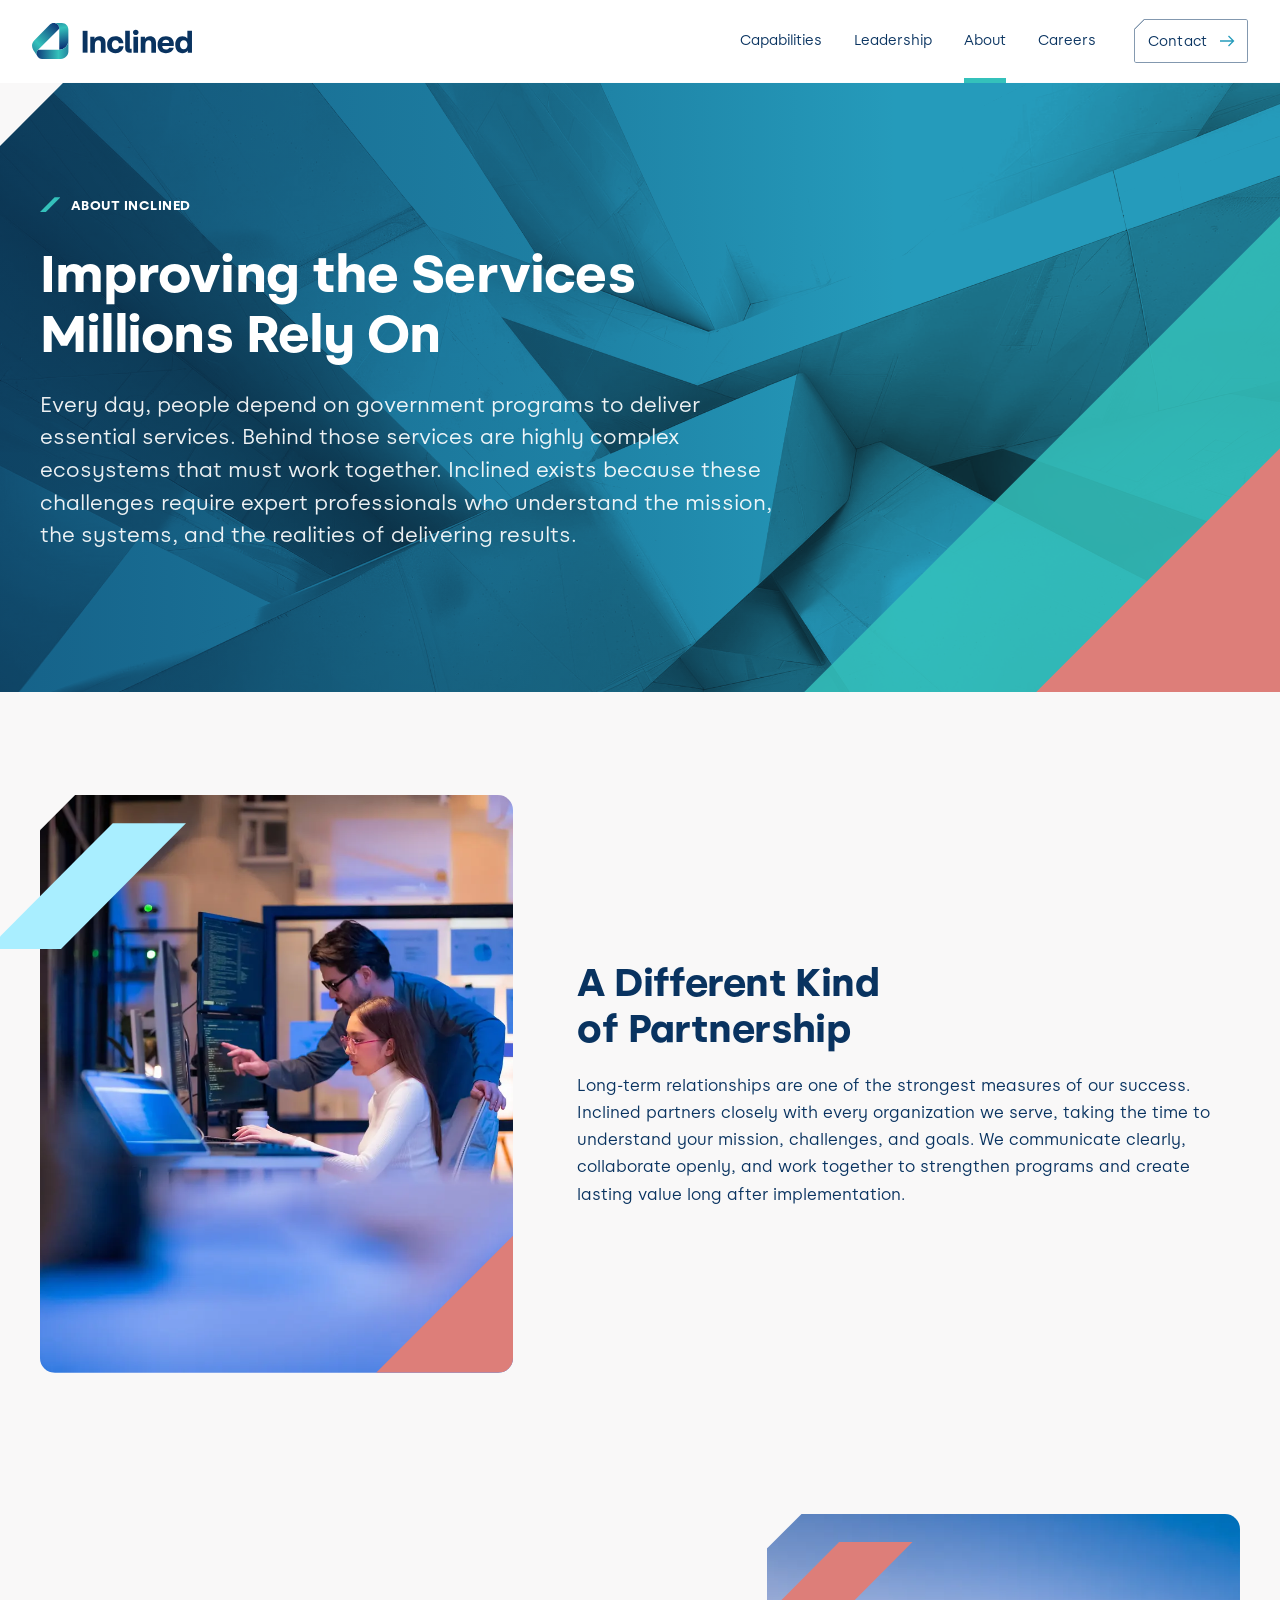
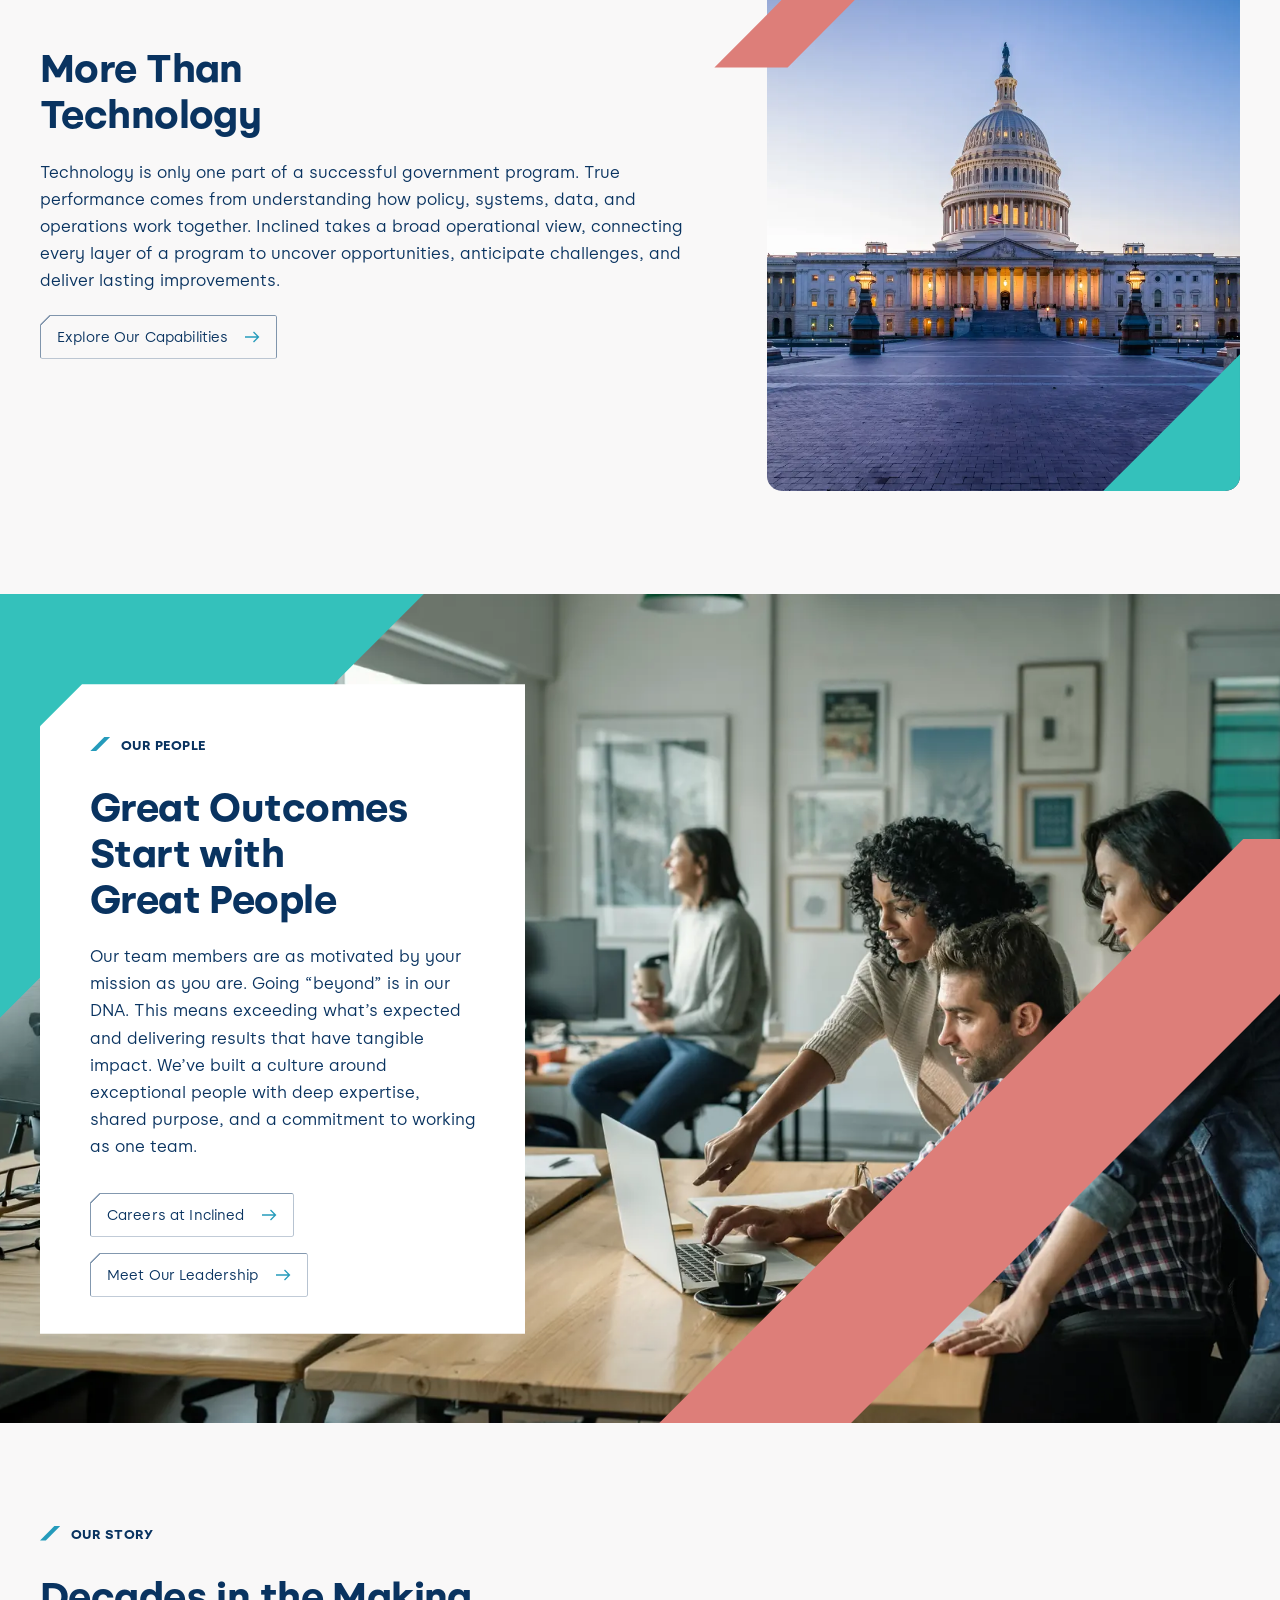
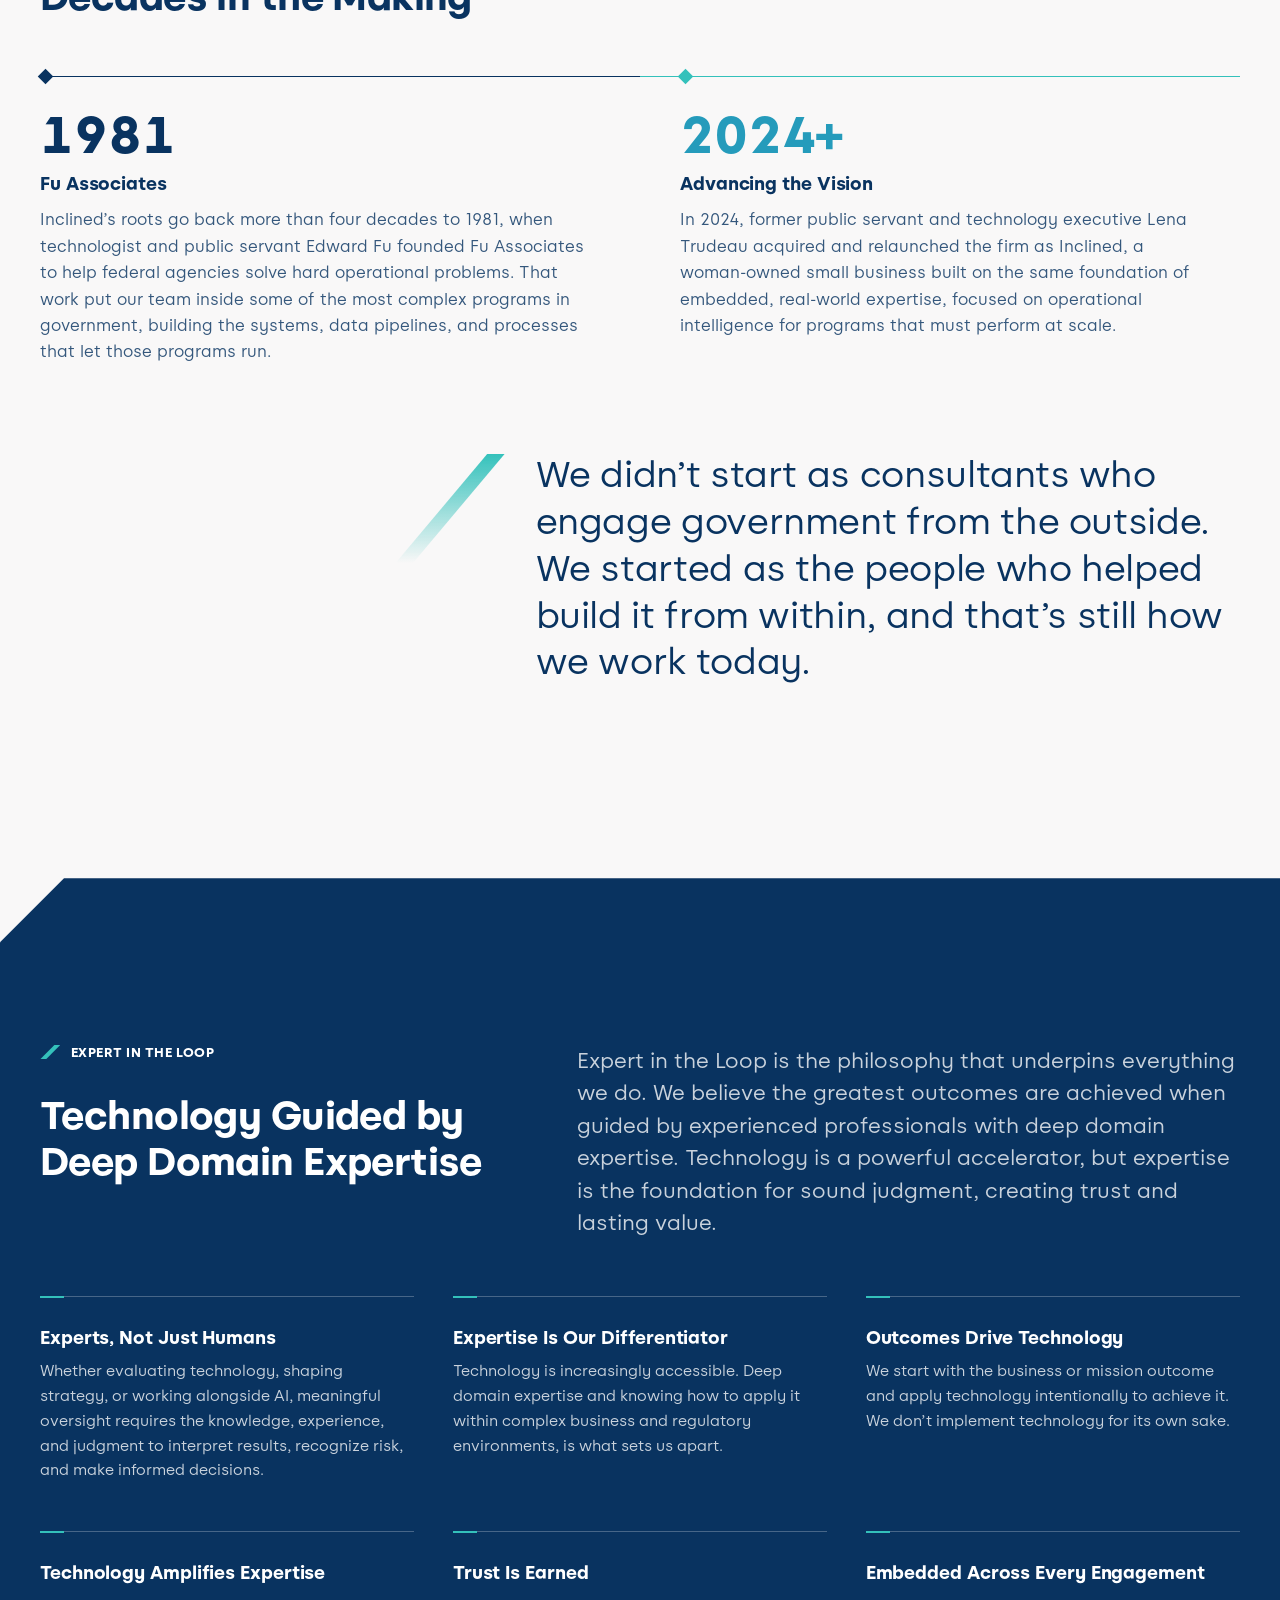
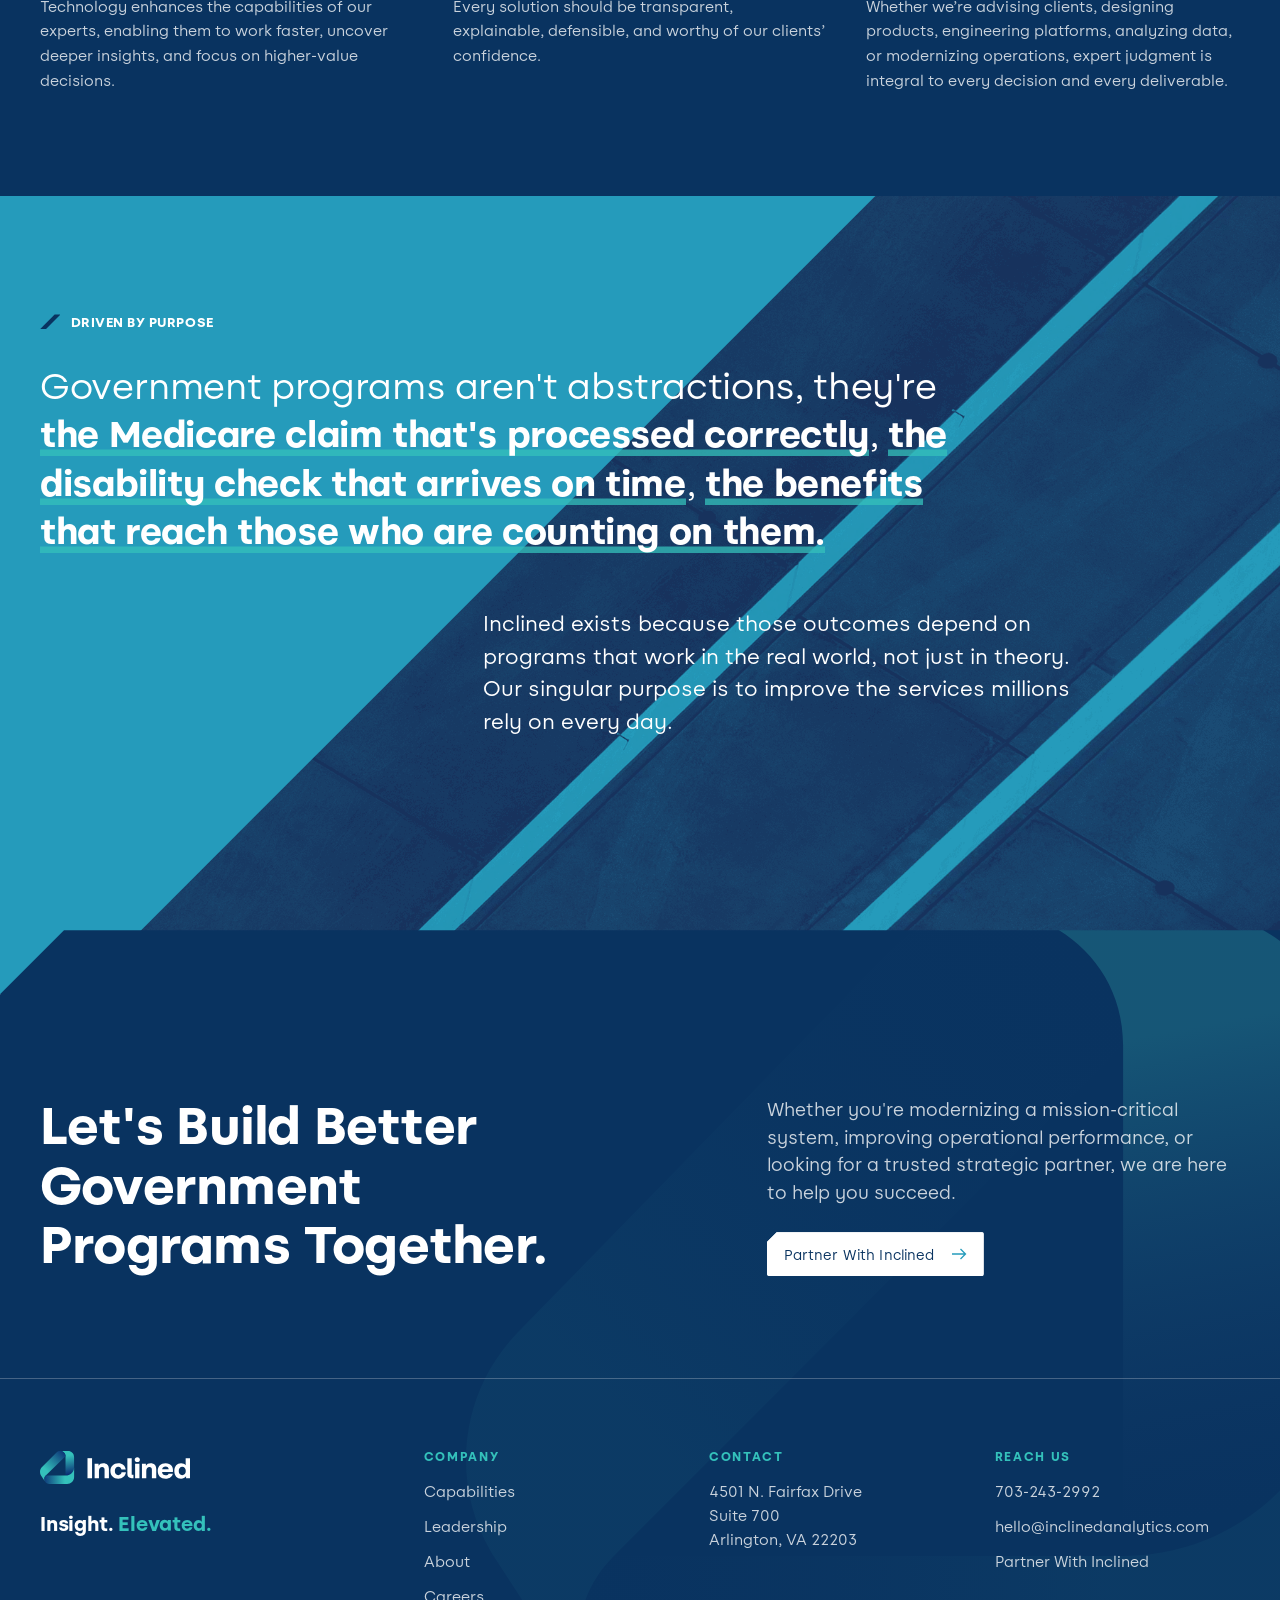
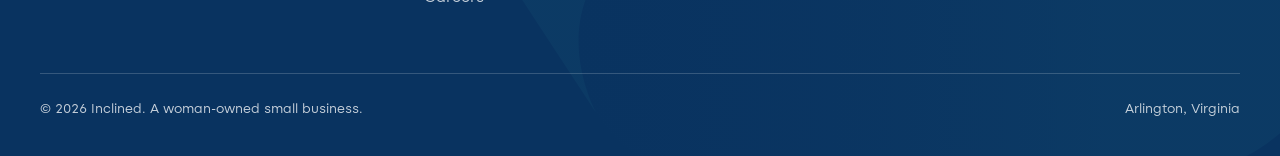
==== about.html @ adf15e1c "Careers: 15+ on a teal 45-degree band fading to the right, white number with navy label Co-Authored-" ====
<!doctype html>
<html lang="en">
<head>
<meta charset="utf-8">
<meta name="viewport" content="width=device-width,initial-scale=1,viewport-fit=cover">
<meta name="robots" content="noindex,nofollow">
<title>About · Inclined</title>
<meta name="description" content="Inclined ensures complex government programs perform by connecting policy, systems, data, and operations to deliver real-world results.">
<link rel="icon" type="image/svg+xml" href="images/favicon.svg">
<link rel="preload" href="fonts/Alcyone-Bold.woff2" as="font" type="font/woff2" crossorigin>
<link rel="preload" href="fonts/Alcyone-Regular.woff2" as="font" type="font/woff2" crossorigin>
<link rel="stylesheet" href="css/site.css?v=77">
<script>(function(d){if(window.matchMedia&&matchMedia("(prefers-reduced-motion: reduce)").matches)return;d.classList.add("motion");setTimeout(function(){if(!window.__rv)d.classList.remove("motion")},2500)})(document.documentElement)</script>
</head>
<body>
<a class="skip" href="#main">Skip to content</a>

<header class="site-head">
  <div class="wrap">
    <a class="logo" href="index.html" aria-label="Inclined home"><svg focusable="false" class="logo-svg" role="img" aria-label="Inclined" xmlns="http://www.w3.org/2000/svg" xmlns:xlink="http://www.w3.org/1999/xlink" viewBox="0 0 2000 448.9715721"><defs><linearGradient id="lg-a" x1="370.287533" y1="61.8678094" x2="418.852141" y2="321.6319919" gradientUnits="userSpaceOnUse" spreadMethod="reflect"><animateTransform class="logo-flow" attributeName="gradientTransform" type="translate" values="0 0;48.6 259.8;0 0" keyTimes="0;.5;1" calcMode="spline" keySplines=".45 0 .55 1;.45 0 .55 1" dur="3.2s" begin="indefinite" repeatCount="1" fill="remove" data-delay="0"/><stop offset="0" stop-color="#34c1bb"/><stop offset=".9579758" stop-color="#0b3075"/></linearGradient><linearGradient id="lg-b" x1="92.3165108" y1="270.1819334" x2="353.0003744" y2="9.4980698" xlink:href="#lg-a" spreadMethod="reflect"><animateTransform class="logo-flow" attributeName="gradientTransform" type="translate" values="0 0;260.7 -260.7;0 0" keyTimes="0;.5;1" calcMode="spline" keySplines=".45 0 .55 1;.45 0 .55 1" dur="3.2s" begin="indefinite" repeatCount="1" fill="remove" data-delay="180"/></linearGradient><linearGradient id="lg-c" x1="331.0909023" y1="334.545971" x2="30.6879957" y2="334.545971" gradientUnits="userSpaceOnUse" spreadMethod="reflect"><animateTransform class="logo-flow" attributeName="gradientTransform" type="translate" values="0 0;-300.4 0.0;0 0" keyTimes="0;.5;1" calcMode="spline" keySplines=".45 0 .55 1;.45 0 .55 1" dur="3.2s" begin="indefinite" repeatCount="1" fill="remove" data-delay="360"/><stop offset="0" stop-color="#34c1bb"/><stop offset="1" stop-color="#0b3075"/></linearGradient></defs><path d="M277.2213035.4293111l-.2170635.0776859c33.3386657,3.5164284,63.4419432,30.4551488,63.4419432,69.9401383v264.0977094c63.1951763,0,114.4267274-51.2292663,114.4267274-114.4244425l-.5586467-139.155129c-.1787723-44.5309873-36.3285814-80.5359621-80.8599276-80.5359621h-96.2330328Z" fill="url(#lg-a)"/><path d="M76.6043802,334.5539842l.0068546-.0091395L340.4461832,70.6139314v-.1667961c0-62.635381-75.730021-94.0044812-120.0201106-49.7143917L26.8765322,218.7438355c-30.9347102,31.6477927-35.7114786,80.5453402-11.4864719,117.5816485l52.2461708,79.8763573s-26.0517433-46.6279646,8.9681491-81.647857Z" fill="url(#lg-b)"/><path d="M340.5444601,334.5356866v.0091553H76.6112325l-.0068359.0091553c-31.6486206,31.6485596-13.4196777,72.7738647-9.616394,80.399353,11.2105103,19.7398071,32.1663208,34.0181885,58.5036621,34.0181885h235.0439453c52.1010742,0,94.3373413-42.2362671,94.3373413-94.3373413v-134.5137939c0,63.1608887-51.1813354,114.3604736-114.3284912,114.4152832Z" fill="url(#lg-c)"/><path d="M633.1980434,97.7732503h60.8343445v272.9752919h-60.8343445V97.7732503Z" fill="#093360"/><path d="M828.5653626,216.3218356c-23.7892551,0-42.1167933,15.6005184-42.5068063,54.9856855v99.4410211h-57.7142408v-198.1020163h52.6440723v26.9078233c12.4788793-21.8376548,33.9280566-33.1480307,63.1744222-33.1480307,46.7969488,0,74.8732756,29.2479011,74.8732756,79.1634181v125.1788056h-58.1042537v-115.0384686c0-27.2978363-10.9188274-39.3882381-32.3664693-39.3882381Z" fill="#093360"/><path d="M938.9206047,271.6975341c0-63.1759577,42.1167933-105.2912155,104.8996671-105.2912155,54.9856855,0,93.2038847,31.9779918,99.4410211,85.7936385h-57.7127053c-3.1201037-22.2276678-19.1075641-37.4381733-42.1183288-37.4381733-28.0763267,0-45.623839,22.6176808-45.623839,56.9357503s18.7175512,56.5457374,46.013852,56.5457374c23.0107647,0,40.168264-14.8204925,43.6783806-37.4381733h57.7127053c-5.4571105,52.2555948-44.4553356,86.1836514-101.001073,86.1836514-63.1728867,0-105.2896801-41.7283158-105.2896801-105.2912155Z" fill="#093360"/><path d="M1165.0989477,314.5928178V97.7732503h57.7157763v224.6198267h23.0076937v48.3554652h-22.6176808c-38.2151282,0-58.1057892-19.4975771-58.1057892-56.1557244Z" fill="#093360"/><path d="M1262.5868331,118.4408663c0-18.3275382,14.8174215-32.7580177,34.7050116-32.7580177s34.7080825,14.4304795,34.7080825,32.7580177c0,18.7175512-14.8204925,32.3680048-34.7080825,32.3680048s-34.7050116-13.6504536-34.7050116-32.3680048ZM1268.0439436,172.6465259h57.7157763v198.1020163h-57.7157763v-198.1020163Z" fill="#093360"/><path d="M1459.5188105,216.3218356c-23.7877196,0-42.1152578,15.6005184-42.5052708,54.9856855v99.4410211h-57.7157763v-198.1020163h52.6456078v26.9078233c12.4804147-21.8376548,33.9280566-33.1480307,63.1759577-33.1480307,46.7954134,0,74.8732756,29.2479011,74.8732756,79.1634181v125.1788056h-58.1057892v-115.0384686c0-27.2978363-10.9203629-39.3882381-32.3680048-39.3882381Z" fill="#093360"/><path d="M1569.8801946,271.3075211c0-62.7859448,40.165193-104.9012026,104.8981316-104.9012026,71.3662299,0,108.0213063,50.695543,97.1040143,120.49865h-144.2894407c3.1201037,28.8578881,20.280674,44.4584066,47.1854263,44.4584066,21.4507128,0,35.8781214-10.140337,39.3882381-22.2307388h56.9357503c-7.0202333,39.778251-44.0683936,67.8561132-96.3239884,67.8561132-63.9529127,0-104.8981316-41.7283158-104.8981316-105.6812285ZM1716.1166291,249.4698663c-.390013-24.1777326-16.3805444-38.9982251-42.5083418-38.9982251-23.3977067,0-40.165193,12.4804147-44.8453486,38.9982251h87.3536903Z" fill="#093360"/><path d="M1790.9806917,271.6975341c0-65.9029775,37.0450893-105.2912155,89.6906971-105.2912155,25.3477715,0,46.7954134,9.3603111,61.6159059,26.9078233v-95.5408915h57.7127053v272.9752919h-52.2555948v-26.9078233c-15.2074345,21.4476419-38.6051412,33.1480307-67.0730164,33.1480307-52.6456078,0-89.6906971-39.778251-89.6906971-105.2912155ZM1943.8473465,271.6975341c0-34.3180696-18.7206221-56.9357503-47.1884973-56.9357503-28.4648042,0-46.7954134,22.6176808-46.7954134,56.9357503s18.3306092,56.5457374,46.7954134,56.5457374c28.4678752,0,47.1884973-22.2276678,47.1884973-56.5457374Z" fill="#093360"/></svg></a>
    <button class="menu-btn" id="menuBtn" aria-expanded="false" aria-controls="nav" aria-label="Menu">
      <svg viewBox="0 0 24 24" fill="none" stroke="currentColor" stroke-width="2"><path d="M3 7h18M3 12h18M3 17h18"/></svg>
    </button>
    <nav class="nav" id="nav" aria-label="Main">
      <a href="capabilities.html" data-nav="capabilities">Capabilities</a>
      <a href="leadership.html" data-nav="leadership">Leadership</a>
      <a href="about.html" data-nav="about" aria-current="page">About</a>
      <a href="careers.html" data-nav="careers">Careers</a>
      <a class="btn btn-primary" href="contact.html" data-nav="contact">Contact</a>
    </nav>
  </div>
</header>

<main id="main">
  <section class="cap-hero about-hero">
    <img class="cap-hero-img" src="images/arch4.jpg" srcset="images/arch4-1200.jpg 1200w, images/arch4.jpg 2400w" sizes="100vw" alt="" width="900" height="720" fetchpriority="high">
    <span class="cap-band cb1" aria-hidden="true"></span>
    <span class="cap-band cb2" aria-hidden="true"></span>
    <div class="wrap stack" style="--gap:24px">
      <span class="eyebrow">About Inclined</span>
      <h1>Improving the Services Millions Rely On</h1>
      <p class="lede">Every day, people depend on government programs to deliver essential services. Behind those services are highly complex ecosystems that must work together. Inclined exists because these challenges require expert professionals who understand the mission, the systems, and the realities of delivering results.</p>
    </div>
  </section>

  <section class="band about-split">
    <div class="wrap split center media-left">
      <div class="eitl-media"><span class="eitl-ice" aria-hidden="true"></span><div class="eitl-photo"><img src="images/about-partnership.webp" alt="Two colleagues reviewing data together at a workstation" width="1200" height="1040" loading="lazy" style="object-position:62% 50%"><span class="eitl-coral" aria-hidden="true"></span></div></div>
      <div class="stack">
        <h2 class="h-l">A Different Kind of Partnership</h2>
        <p class="body-hw">Long-term relationships are one of the strongest measures of our success. Inclined partners closely with every organization we serve, taking the time to understand your mission, challenges, and goals. We communicate clearly, collaborate openly, and work together to strengthen programs and create lasting value long after implementation.</p>
      </div>
    </div>
  </section>

  <section class="band about-split tight-top">
    <div class="wrap split center media-right">
      <div class="stack">
        <h2 class="h-l">More Than Technology</h2>
        <p class="body-hw">Technology is only one part of a successful government program. True performance comes from understanding how policy, systems, data, and operations work together. Inclined takes a broad operational view, connecting every layer of a program to uncover opportunities, anticipate challenges, and deliver lasting improvements.</p>
        <div><a class="btn btn-line" href="capabilities.html">Explore Our Capabilities</a></div>
      </div>
      <div class="eitl-media swap"><span class="eitl-ice" aria-hidden="true"></span><div class="eitl-photo"><img src="images/about-technology.webp" alt="The U.S. Capitol at dusk" width="1200" height="1007" loading="lazy"><span class="eitl-coral" aria-hidden="true"></span></div></div>
    </div>
  </section>

  <section class="rp rp-solo">
    <img class="rp-img" src="images/about-people.webp" alt="" width="2000" height="1069" loading="lazy" style="object-position:70% 40%">
    <span class="rp-teal" aria-hidden="true"></span>
    <span class="rp-coral" aria-hidden="true"></span>
    <div class="wrap">
      <div class="rp-card">
        <span class="eyebrow">Our people</span>
        <h2 class="h-l">Great Outcomes Start with Great People</h2>
        <p class="body-hw">Our team members are as motivated by your mission as you are. Going “beyond” is in our DNA. This means exceeding what’s expected and delivering results that have tangible impact. We’ve built a culture around exceptional people with deep expertise, shared purpose, and a commitment to working as one team.</p>
        <div class="row"><a class="btn btn-line" href="careers.html">Careers at Inclined</a><a class="btn btn-line" href="leadership.html">Meet Our Leadership</a></div>
      </div>
    </div>
  </section>

  <section class="band story">
    <div class="wrap stack" style="--gap:40px">
      <div class="stack-sm"><span class="eyebrow">Our story</span><h2 class="h-l">Decades in the Making</h2></div>
      <div class="timeline">
        <div class="t"><span class="yr">1981</span><h3 class="h-s">Fu Associates</h3><p class="prose">Inclined’s roots go back more than four decades to 1981, when technologist and public servant Edward Fu founded Fu Associates to help federal agencies solve hard operational problems. That work put our team inside some of the most complex programs in government, building the systems, data pipelines, and processes that let those programs run.</p></div>
        <div class="t"><span class="yr">2024+</span><h3 class="h-s">Advancing the Vision</h3><p class="prose">In 2024, former public servant and technology executive Lena Trudeau acquired and relaunched the firm as Inclined, a woman-owned small business built on the same foundation of embedded, real-world expertise, focused on operational intelligence for programs that must perform at scale.</p></div>
      </div>
      <figure class="quote-wrap"><span class="quote-slash" aria-hidden="true"></span><blockquote class="quote">We didn’t start as consultants who engage government from the outside. We started as the people who helped build it from within, and that’s still how we work today.</blockquote></figure>
    </div>
  </section>

  <section class="band navy rise-top" id="expert-in-the-loop" style="scroll-margin-top:40px">
    <div class="wrap stack" style="--gap:56px">
      <div class="split">
        <div class="stack-sm"><span class="eyebrow">Expert in the Loop</span><h2 class="h-l">Technology Guided by Deep Domain Expertise</h2></div>
        <p class="lede">Expert in the Loop is the philosophy that underpins everything we do. We believe the greatest outcomes are achieved when guided by experienced professionals with deep domain expertise. Technology is a powerful accelerator, but expertise is the foundation for sound judgment, creating trust and lasting value.</p>
      </div>
      <div class="principles">
        <div class="p"><h3>Experts, Not Just Humans</h3><p>Whether evaluating technology, shaping strategy, or working alongside AI, meaningful oversight requires the knowledge, experience, and judgment to interpret results, recognize risk, and make informed decisions.</p></div>
        <div class="p"><h3>Expertise Is Our Differentiator</h3><p>Technology is increasingly accessible. Deep domain expertise and knowing how to apply it within complex business and regulatory environments, is what sets us apart.</p></div>
        <div class="p"><h3>Outcomes Drive Technology</h3><p>We start with the business or mission outcome and apply technology intentionally to achieve it. We don’t implement technology for its own sake.</p></div>
        <div class="p"><h3>Technology Amplifies Expertise</h3><p>Technology enhances the capabilities of our experts, enabling them to work faster, uncover deeper insights, and focus on higher-value decisions.</p></div>
        <div class="p"><h3>Trust Is Earned</h3><p>Every solution should be transparent, explainable, defensible, and worthy of our clients’ confidence.</p></div>
        <div class="p"><h3>Embedded Across Every Engagement</h3><p>Whether we’re advising clients, designing products, engineering platforms, analyzing data, or modernizing operations, expert judgment is integral to every decision and every deliverable.</p></div>
      </div>
    </div>
  </section>

  <section class="band purpose-band">
    <div class="purpose-photo" aria-hidden="true"><div class="pp-in"><img src="images/driven-by-purpose.webp" srcset="images/driven-by-purpose-1000.webp 1000w, images/driven-by-purpose.webp 2000w" sizes="90vw" alt="" loading="lazy"></div></div>
    <div class="wrap purpose-grid">
      <div class="stack purpose-copy" style="--gap:24px">
        <span class="eyebrow">Driven by Purpose</span>
        <p class="purpose">Government programs aren't abstractions, they're <em>the Medicare claim that's processed correctly</em>, <em>the disability check that arrives on time</em>, <em>the benefits that reach those who are counting on them.</em></p>
      </div>
      <p class="lede">Inclined exists because those outcomes depend on programs that work in the real world, not just in theory. Our singular purpose is to improve the services millions rely on every day.</p>
    </div>
  </section>

  <section class="band navy cta rise-top">
    <div class="wrap">
      <h2>Let's Build Better Government Programs Together.</h2>
      <div class="side"><p class="lede">Whether you're modernizing a mission-critical system, improving operational performance, or looking for a trusted strategic partner, we are here to help you succeed.</p><a class="btn btn-white" href="contact.html">Partner With Inclined</a></div>
    </div>
  </section>
</main>

<footer class="site-foot">
  <div class="wrap">
    <div class="foot-grid">
      <div>
        <a class="logo" href="index.html" aria-label="Inclined home"><img src="images/logo-white.svg" alt="Inclined" width="170" height="38"></a>
        <p class="signoff">Insight. <span>Elevated.</span></p>
      </div>
      <div><h4>Company</h4><ul><li><a href="capabilities.html">Capabilities</a></li><li><a href="leadership.html">Leadership</a></li><li><a href="about.html">About</a></li><li><a href="careers.html">Careers</a></li></ul></div>
      <div><h4>Contact</h4><address>4501 N. Fairfax Drive<br>Suite 700<br>Arlington, VA 22203</address></div>
      <div><h4>Reach us</h4><ul><li><a href="tel:+17032432992">703-243-2992</a></li><li><a href="mailto:hello@inclinedanalytics.com">hello@inclinedanalytics.com</a></li><li><a href="contact.html">Partner With Inclined</a></li></ul></div>
    </div>
    <div class="foot-base"><span>© 2026 Inclined. A woman-owned small business.</span><span>Arlington, Virginia</span></div>
  </div>
</footer>

<script src="js/site.js?v=19" defer></script>
</body>
</html>
---- css/site.css ----
@font-face{font-family:"Alcyone";src:url(../fonts/Alcyone-Regular.woff2) format("woff2");font-weight:400;font-style:normal;font-display:swap}
@font-face{font-family:"Alcyone";src:url(../fonts/Alcyone-Bold.woff2) format("woff2");font-weight:700;font-style:normal;font-display:swap}

/* Layout: navy daylight. Full-width bands on a 12-column rhythm; band corners and accents cut at 45 degrees. */
:root{
  --navy:#093360; --teal:#34C1BB; --ocean:#259BBB; --ice:#A9EEFF;
  --coral:#DD7E79; --gray:#EAEAEA; --offwhite:#F9F8F8; --white:#FFFFFF;
  --ink:#093360; --ink-2:rgba(9,51,96,.82); --ink-3:rgba(9,51,96,.72);
  --rule:rgba(9,51,96,.12); --on-navy:#FFFFFF; --on-navy-2:rgba(255,255,255,.78);
  --font:"Alcyone","Avenir Next","Segoe UI","Helvetica Neue",Arial,sans-serif;
  --cut:clamp(36px,5vw,80px);
  --wrap:1200px;
  /* type scale: 16px base, restrained display sizes */
  --step--1:.8125rem; --step-0:1rem; --step-1:1.125rem; --step-2:1.375rem; --step-3:clamp(1.75rem,1.3rem + 1.4vw,2.25rem); --step-4:clamp(2.125rem,1.4rem + 2.4vw,3.25rem); --step-5:clamp(2.75rem,1.4rem + 4.6vw,5.25rem);
  --lead:clamp(1.125rem,1rem + .4vw,1.3125rem);
  /* spacing: 8px rhythm */
  --sp-section:clamp(72px,8vw,120px); --sp-tight:clamp(56px,6vw,88px); --sp-head:clamp(36px,4vw,56px);
  color-scheme:light;
}
*{box-sizing:border-box}
html{scroll-behavior:smooth}
@media (prefers-reduced-motion:reduce){html{scroll-behavior:auto}*{transition:none!important;animation:none!important}}
body{margin:0;background:var(--offwhite);color:var(--ink);font-family:var(--font);font-size:var(--step-0);line-height:1.65;-webkit-font-smoothing:antialiased;overflow-x:hidden}
h1,h2,h3,h4{font-weight:700;line-height:1.15;margin:0;text-wrap:balance;letter-spacing:-.015em}
h3{line-height:1.25;letter-spacing:-.005em}
p{margin:0}
a{color:inherit}
img{max-width:100%;display:block}
:focus-visible{outline:3px solid var(--teal);outline-offset:3px}

.wrap{max-width:calc(var(--wrap) + 64px);margin-inline:auto;padding-left:max(16px,env(safe-area-inset-left,0px));padding-right:max(16px,env(safe-area-inset-right,0px))}
@media (min-width:720px){.wrap{padding-left:max(32px,env(safe-area-inset-left,0px));padding-right:max(32px,env(safe-area-inset-right,0px))}}
.band{padding-block:var(--sp-section)}
.band.tight{padding-block:var(--sp-tight)}
.navy{background:var(--navy);color:var(--on-navy)}
.white{background:var(--white)}
.grayb{background:var(--gray)}
/* eyebrow: matches the How We Work label (Figma) - 45-degree ocean slash + bold uppercase label, optically centered */
.eyebrow{display:flex;align-items:center;gap:clamp(10px,.8vw,13px);padding-top:.15em;font-size:clamp(.8125rem,.9vw,.9375rem);line-height:1;font-weight:700;letter-spacing:.04em;text-transform:uppercase;color:var(--navy)}
.eyebrow::before{content:"";flex:none;width:clamp(20px,1.6vw,26px);aspect-ratio:36/26;margin-top:-.15em;background:var(--ocean);clip-path:polygon(71.56% 0,0 100%,28.44% 100%,100% 0)}
.navy .eyebrow{color:var(--white)}
.navy .eyebrow::before{background:var(--teal)}
.lede{font-size:var(--lead);line-height:1.55;color:var(--ink-2);max-width:56ch}
.navy .lede,.navy p{color:var(--on-navy-2)}
.prose{display:grid;gap:1em;max-width:62ch;color:var(--ink-2)}
.body-hw{font-size:clamp(1rem,1.1vw,1.0625rem);line-height:1.7}
.h-xl{font-size:var(--step-4)}
.h-l{font-size:clamp(1.75rem,3vw,3rem);line-height:1.2}
.h-m{font-size:var(--step-2)}
.h-s{font-size:var(--step-1)}
.stack{--gap:20px;display:grid;gap:var(--gap);align-content:start}
.stack-sm{--gap:14px;display:grid;gap:var(--gap);align-content:start}
/* eyebrow-to-headline spacing matches How We Work */
.stack>.eyebrow,.stack-sm>.eyebrow,.section-head>.eyebrow{margin-bottom:calc(clamp(20px,2.6vw,41px) - var(--gap))}
.row{display:flex;flex-wrap:wrap;gap:12px}
.section-head{--gap:14px;display:grid;gap:var(--gap)}
.section-head .row{justify-content:space-between;align-items:end;gap:16px 24px}

/* incline edges */
.rise-bottom{clip-path:polygon(0 0,100% 0,100% calc(100% - var(--cut)),calc(100% - var(--cut)) 100%,0 100%);padding-bottom:calc(var(--sp-section) + var(--cut))}
.rise-top{clip-path:polygon(var(--cut) 0,100% 0,100% 100%,0 100%,0 var(--cut));padding-top:calc(var(--sp-section) + var(--cut))}
.rise-top{margin-top:calc(var(--cut) * -1);position:relative;z-index:1}
.pull-up{margin-top:calc(var(--cut) * -1)}

/* buttons (from the INCLINED Figma file): 44px, 45-degree top-left cut, 13px label, arrow turns up on hover */
/* registered so button colors cross-fade instead of snapping */
@property --btn-bg{syntax:'<color>';inherits:true;initial-value:transparent}
@property --btn-fg{syntax:'<color>';inherits:true;initial-value:transparent}
@property --btn-line{syntax:'<color>';inherits:true;initial-value:transparent}
@property --btn-arrow{syntax:'<color>';inherits:true;initial-value:transparent}
.btn{--btn-bg:transparent;--btn-fg:var(--navy);--btn-line:transparent;--btn-arrow:var(--ocean);
  position:relative;isolation:isolate;display:inline-flex;align-items:center;justify-content:space-between;gap:16px;min-height:44px;padding:var(--btn-nudge,3.5px) 17px 0;
  font:400 .875rem/1.2 var(--font);letter-spacing:.01em;text-decoration:none;cursor:pointer;
  color:var(--btn-fg);background:var(--btn-bg);border:0;border-radius:0 2px 2px 2px;
  clip-path:polygon(10px 0,100% 0,100% 100%,0 100%,0 10px);
  --ease-btn:cubic-bezier(.22,.61,.36,1);
  transition:--btn-bg .4s var(--ease-btn),--btn-fg .4s var(--ease-btn),--btn-line .4s var(--ease-btn),--btn-arrow .4s var(--ease-btn)}
.btn::before{content:"";position:absolute;inset:0;z-index:-1;padding:1px;border-radius:inherit;background:var(--btn-line);pointer-events:none;
  /* one continuous 1px outline: rectangular ring plus the 45-degree edge, so no overlapping strokes */
  -webkit-mask:linear-gradient(135deg,#000 8.07px,transparent 8.07px),linear-gradient(#000 0 0) content-box,linear-gradient(#000 0 0);
  -webkit-mask-composite:source-over,xor,source-over;
  mask:linear-gradient(135deg,#000 8.07px,transparent 8.07px),linear-gradient(#000 0 0) content-box,linear-gradient(#000 0 0);
  mask-composite:add,exclude,add}
.btn::after{content:"";flex:none;width:16px;height:16px;margin-top:calc(var(--btn-nudge,3.5px) * -1);background:var(--btn-arrow);
  -webkit-mask:url("data:image/svg+xml,%3Csvg xmlns='http://www.w3.org/2000/svg' viewBox='0 0 16 16' fill='none' stroke='black' stroke-width='1.3'%3E%3Cpath d='M1 8h13.5M9.5 3l5 5-5 5'/%3E%3C/svg%3E") center/contain no-repeat;
          mask:url("data:image/svg+xml,%3Csvg xmlns='http://www.w3.org/2000/svg' viewBox='0 0 16 16' fill='none' stroke='black' stroke-width='1.3'%3E%3Cpath d='M1 8h13.5M9.5 3l5 5-5 5'/%3E%3C/svg%3E") center/contain no-repeat;
  transition:transform .45s cubic-bezier(.34,1.25,.64,1)}
.btn:hover::after,.btn:focus-visible::after{transform:rotate(-45deg)}
.btn .arr{display:none}
.arr{display:inline-block;flex:none;width:14px;height:14px;transition:transform .2s ease}
.cap-card:hover .arr{transform:translate(3px,-3px)}
/* White: for navy and dark photo backgrounds */
.btn-white{--btn-bg:var(--white);--btn-fg:var(--navy);--btn-line:var(--white);--btn-arrow:var(--ocean)}
.btn-white:hover{--btn-bg:var(--ocean);--btn-fg:var(--white);--btn-line:var(--ocean);--btn-arrow:var(--white)}
/* Transparent outline: for ocean and photo backgrounds */
.btn-outline-light{--btn-bg:rgba(9,51,96,.35);--btn-fg:var(--white);--btn-line:rgba(255,255,255,.5);--btn-arrow:var(--white)}
.btn-outline-light:hover{--btn-bg:rgba(9,51,96,.65)}
/* Navy outline: for light backgrounds */
.btn-line,.btn-primary{--btn-bg:transparent;--btn-fg:var(--navy);--btn-line:rgba(9,51,96,.5);--btn-arrow:var(--ocean)}
.btn-line:hover,.btn-primary:hover{--btn-bg:var(--navy);--btn-fg:var(--white);--btn-line:var(--navy);--btn-arrow:var(--ocean)}
.textlink{font-weight:700;font-size:.9375rem;text-decoration:none;border-bottom:2px solid var(--teal);padding-bottom:3px}
.textlink:hover{border-bottom-color:var(--navy)}

/* header */
.site-head{position:fixed;left:0;right:0;top:env(safe-area-inset-top,0px);z-index:50;background:rgba(255,255,255,.96);backdrop-filter:saturate(1.2) blur(10px);-webkit-backdrop-filter:saturate(1.2) blur(10px);border-bottom:1px solid transparent;transition:border-color .3s ease,box-shadow .3s ease}
.site-head .wrap{display:flex;align-items:center;justify-content:space-between;gap:24px;height:clamp(72px,6.4vw,100px);transition:height .3s ease;max-width:none;padding-left:max(clamp(16px,2.5vw,40px),env(safe-area-inset-left,0px));padding-right:max(clamp(16px,2.5vw,40px),env(safe-area-inset-right,0px))}
.logo{display:block;width:clamp(132px,12.5vw,184px);flex:none;transition:width .3s ease}
/* once the page scrolls, the sticky bar tightens */
.site-head.is-scrolled{border-bottom-color:var(--rule)}
/* header is fixed so its shrink never shifts the page underneath */
body{padding-top:calc(clamp(72px,6.4vw,100px) + env(safe-area-inset-top,0px))}
html{scroll-padding-top:80px}
.site-head.is-scrolled .wrap{height:clamp(56px,4.4vw,64px)}
.site-head.is-scrolled .logo{width:clamp(112px,8.5vw,128px)}
.logo img,.logo .logo-svg{display:block;width:100%;height:auto}
.nav{display:flex;align-items:center;gap:4px}
.nav a:not(.btn){font-weight:400;font-size:.875rem;text-decoration:none;padding:10px 14px;color:var(--navy);position:relative}
.nav a:not(.btn):hover{color:var(--ocean)}

.nav a:not(.btn)[aria-current="page"]{color:var(--navy)}
.nav a:not(.btn)[aria-current="page"]::after{content:"";position:absolute;left:14px;right:14px;bottom:4px;height:2px;background:var(--teal)}
.nav .btn{margin-left:20px;gap:12px;padding-left:14px;padding-right:13px;transition:min-height .3s ease,--btn-bg .4s var(--ease-btn),--btn-fg .4s var(--ease-btn),--btn-line .4s var(--ease-btn),--btn-arrow .4s var(--ease-btn)}
.site-head.is-scrolled .nav .btn{min-height:36px}
/* desktop: links fill the bar height so the hover/current line sits on the bar's bottom edge like a tab */
@media (min-width:901px){
  .nav{align-self:stretch}
  .nav a:not(.btn){display:flex;align-items:center;height:100%;padding:0 14px;transition:color .2s ease}
  .nav a:not(.btn)::after{content:"";position:absolute;left:14px;right:14px;bottom:-1px;height:5px;background:var(--ocean);transform:scaleX(0);transform-origin:left center;transition:transform .25s ease}
  .nav a:not(.btn):hover::after,.nav a:not(.btn):focus-visible::after{transform:scaleX(1)}
  .nav a:not(.btn)[aria-current="page"]::after{left:14px;right:14px;bottom:-1px;height:5px;background:var(--teal);transform:scaleX(1)}
  .nav a:not(.btn)[aria-current="page"]:hover::after{background:var(--ocean)}
}
.nav .btn[aria-current="page"]{--btn-bg:var(--navy);--btn-fg:var(--white);--btn-line:var(--navy)}
.menu-btn{display:none;background:none;border:0;padding:10px;margin-right:-10px;cursor:pointer;color:var(--navy)}
.menu-btn svg{width:26px;height:26px}
@media (max-width:900px){
  .menu-btn{display:block}
  .nav{position:absolute;left:0;right:0;top:100%;flex-direction:column;align-items:stretch;gap:0;background:var(--white);border-bottom:1px solid var(--rule);padding:8px max(16px,env(safe-area-inset-right,0px)) 20px max(16px,env(safe-area-inset-left,0px));display:none}
  .nav.open{display:flex}
  .nav a:not(.btn){padding:14px 4px;border-bottom:1px solid var(--rule);font-size:1.0625rem}
  .nav a:not(.btn)[aria-current="page"]::after{left:4px;right:auto;width:24px;bottom:8px}
  .nav .btn{margin:16px 0 0}
}

/* hero: framed photo, 45-degree corner cut, diagonal bands */
.hero{background:linear-gradient(180deg,var(--white) 30%,var(--offwhite) 100%);padding-left:max(12px,env(safe-area-inset-left,0px));padding-right:max(12px,env(safe-area-inset-right,0px));padding-bottom:12px}
.hero-frame{position:relative;overflow:hidden;display:flex;align-items:center;min-height:calc(100svh - clamp(72px,6.4vw,100px));background:linear-gradient(180deg,var(--teal) 0%,var(--ice) 100%);border-radius:0 8px 8px 8px;clip-path:polygon(var(--cut) 0,100% 0,100% 100%,0 100%,0 var(--cut))}
.hero-img{position:absolute;inset:0;width:100%;height:100%;object-fit:cover;object-position:40% 50%}
.hero-frame::before{content:"";position:absolute;inset:0;z-index:1;background:linear-gradient(90deg,rgba(12,48,118,.55) 0%,rgba(12,48,118,.25) 40%,rgba(12,48,118,0) 60%)}
@media (max-width:1240px){.hero-frame::before{background:linear-gradient(90deg,rgba(12,48,118,.75) 0%,rgba(12,48,118,.5) 45%,rgba(12,48,118,0) 75%)}}
@media (max-width:860px){.hero-frame::before{background:linear-gradient(180deg,rgba(12,48,118,.82) 0%,rgba(12,48,118,.7) 65%,rgba(12,48,118,.3) 100%)}}
.hero-band{position:absolute;right:0;bottom:0;aspect-ratio:1/1;width:auto;z-index:2;clip-path:polygon(100% 0,100% 100%,0 100%)}
.hero-band.b1{height:86%;background:var(--ocean);opacity:.88}
.hero-band.b2{height:47%;background:var(--coral)}
.hero-content{position:relative;z-index:3;width:100%;padding-block:clamp(80px,9vw,128px);color:var(--white)}
.hero .hero-content{max-width:none;margin:0;
  /* halfway between the centered content column and the logo-aligned edge */
  padding-left:calc(max(0px,(100vw - 1264px) / 4) + (clamp(16px,2.5vw,40px) - 12px + clamp(16px,4vw,72px) + 20px + clamp(0px,4vw,64px)) / 2)}
.hero-copy{display:grid;gap:22px;max-width:640px}
.hero h1.tag{font-size:clamp(3.25rem,1.6rem + 5.6vw,6.5rem);line-height:.95;letter-spacing:-.025em;color:var(--white)}
.hero h1.tag span{display:block}
.hero .positioning{font-size:clamp(1.25rem,1rem + .8vw,1.625rem);line-height:1.3;font-weight:700;max-width:28ch;color:var(--white)}
.hero .lede{font-size:var(--step-1);color:rgba(255,255,255,.92);max-width:46ch}
@media (max-width:860px){
  .hero-band.b1{height:38%}
  .hero-band.b2{height:20%}
  .hero-content{padding-block:72px 140px}
  .hero .hero-content{padding-left:20px;padding-right:20px}
}
.page-hero{padding-block:clamp(56px,7vw,96px)}
.page-hero .grid{display:grid;grid-template-columns:minmax(0,1.2fr) minmax(0,.8fr);gap:clamp(28px,5vw,72px);align-items:end}
.page-hero h1{font-size:var(--step-4);max-width:18ch}
.page-hero .side-photo{aspect-ratio:5/4}
.page-hero .side-photo img{width:100%;height:100%;object-fit:cover;clip-path:polygon(var(--cut) 0,100% 0,100% 100%,0 100%,0 var(--cut))}
@media (max-width:860px){.page-hero .grid{grid-template-columns:1fr}.page-hero .side-photo{aspect-ratio:16/9}}

/* home section 2 + How We Work (Figma "Homepage Section 2 + How We Work", 1600px frame; sizes scale with the viewport up to the frame's values) */
.hardest{position:relative;overflow-x:clip;overflow-y:visible;background:var(--offwhite);padding-top:clamp(80px,8vw,128px);padding-bottom:clamp(104px,11vw,176px)}
.hardest-mark{position:absolute;z-index:0;left:25%;top:clamp(0px,.6vw,10px);width:75%;height:auto;pointer-events:none}
.hardest-grid{position:relative;display:grid;grid-template-columns:repeat(12,minmax(0,1fr));column-gap:24px;row-gap:clamp(32px,4.6vw,72px)}
.hardest-title{grid-column:1 / span 10;max-width:12.3em;font-size:clamp(2.25rem,4.625vw,4.625rem);line-height:1.216;letter-spacing:-.01em;
  color:#269BBB}
.hardest-title .line2{display:block}
/* "Making Them Work." in coral with a coral underline set below the descenders */
.hardest-title .hl{color:var(--coral);position:relative}
.hardest-title .hl-u{background:linear-gradient(var(--ocean),var(--ocean)) no-repeat 0 100% / 100% .122em;padding-bottom:.07em;-webkit-box-decoration-break:clone;box-decoration-break:clone}
.hardest-body{grid-column:5 / span 8;max-width:31em;font-size:clamp(1.0625rem,1.45vw,1.4375rem);line-height:1.6;color:var(--navy)}
/* How We Work */
.hw{position:relative;display:grid;grid-template-columns:repeat(12,minmax(0,1fr));column-gap:24px;margin-top:clamp(64px,12.4vw,198px)}
.hw-rule{grid-column:1 / -1;border-top:.5px solid rgba(0,0,0,.55)}
.hw-eyebrow{grid-column:1 / -1;display:flex;align-items:center;gap:clamp(10px,.8vw,13px);margin-top:clamp(22px,2.1vw,34px);font-size:clamp(.8125rem,.9vw,.9375rem);line-height:1;font-weight:700;letter-spacing:.04em;text-transform:uppercase;color:var(--navy)}
.hw-eyebrow span{padding-top:.15em}
.ey-icon{width:clamp(20px,1.6vw,26px);height:auto;flex:none}
.hw-title{grid-column:1 / span 7;grid-row:3;max-width:13.5em;margin-top:clamp(20px,2.6vw,41px);font-size:clamp(1.75rem,3vw,3rem);line-height:1.2;color:var(--ocean)}
.hw-body{grid-column:1 / span 5;grid-row:4;max-width:30.3em;margin-top:clamp(20px,2.1vw,34px);font-size:clamp(1rem,1.1vw,1.0625rem);line-height:1.7;color:var(--navy)}
.hw-graphic{grid-column:7 / -1;grid-row:4;align-self:start;justify-self:end;width:100%;max-width:702px;margin-top:clamp(20px,2.1vw,34px)}
.layers2{display:block;width:100%;height:auto;overflow:visible}
.layers2 .lt{font:700 28px var(--font)}
.layers2 .ln{font:400 21px var(--font)}
@media (max-width:860px){
  .hardest-title,.hardest-body{grid-column:1 / -1}
  .hardest-mark{left:-4%;width:112%}
  .hw-title,.hw-body,.hw-graphic{grid-column:1 / -1;grid-row:auto}
  .hw-graphic{justify-self:stretch;margin:32px 0 0}
}

/* split blocks */
.split{display:grid;grid-template-columns:minmax(0,5fr) minmax(0,7fr);gap:clamp(28px,5vw,80px);align-items:start}
.split.center{align-items:center}
@media (max-width:860px){.split{grid-template-columns:1fr}}

/* incline layer diagram */
.layers{position:relative;display:grid;gap:10px;padding:8px 0}
.layers{--lh:clamp(52px,6vw,68px)}
.layer{--i:0;height:var(--lh);display:flex;align-items:center;padding-left:calc(var(--lh) + 8px);font-weight:700;font-size:1.1875rem;letter-spacing:.01em;margin-left:calc(var(--i) * (var(--lh) + 10px));clip-path:polygon(var(--lh) 0,100% 0,100% 100%,0 100%);transition:transform .35s ease}
.layer small{font-weight:700;font-size:.75rem;letter-spacing:.12em;text-transform:uppercase;margin-left:auto;padding-right:20px;opacity:.75}
.layer:nth-child(1){background:var(--ice);color:var(--navy)}
.layer:nth-child(2){background:var(--teal);color:var(--navy)}
.layer:nth-child(3){background:var(--ocean);color:var(--white)}
.layer:nth-child(4){background:var(--navy);color:var(--white)}
.layers:hover .layer{transform:translateX(-6px)}
@media (max-width:600px){.layers{--lh:44px;gap:8px}.layer{margin-left:calc(var(--i) * (var(--lh) + 8px));padding-left:calc(var(--lh) + 6px)}.layer small{display:none}}
.layers-caption{font-size:var(--step--1);color:var(--ink-3);margin-top:16px;letter-spacing:.02em}

/* difference list */
.diff-band{position:relative;overflow:hidden}
.diff-bg{position:absolute;inset:0;width:100%;height:100%;object-fit:cover;object-position:center 40%;opacity:1;pointer-events:none}
.diff-band>.wrap{position:relative}
.diff{list-style:none;padding:0;margin:0;border-top:1px solid rgba(255,255,255,.22)}
.diff li{display:grid;grid-template-columns:minmax(0,5fr) minmax(0,7fr);gap:clamp(20px,5vw,80px);padding:26px 0;border-bottom:1px solid rgba(255,255,255,.22);align-items:baseline}
.diff h3{font-size:1.25rem;display:flex;gap:14px;align-items:baseline}
.diff h3::before{content:"";flex:none;width:12px;height:12px;background:var(--teal);clip-path:polygon(0 100%,100% 0,100% 100%);transform:translateY(-1px)}
.diff p{font-size:var(--step-0);line-height:1.65;max-width:52ch}
@media (max-width:720px){.diff li{grid-template-columns:1fr;gap:8px}}

/* photo frames */
.frame{position:relative}
.frame img{width:100%;aspect-ratio:4/3;object-fit:cover;clip-path:polygon(0 0,100% 0,100% 100%,0 100%,0 100%)}
.frame.slant img{clip-path:polygon(0 0,100% 0,100% calc(100% - var(--cut) * 1.5),calc(100% - var(--cut) * 1.5) 100%,0 100%)}
.frame::before{content:"";position:absolute;right:-12px;top:-12px;width:clamp(48px,6vw,88px);height:clamp(48px,6vw,88px);background:var(--teal);clip-path:polygon(0 0,100% 0,100% 100%);z-index:-1}
.frame{z-index:0}
@media (max-width:860px){.frame::before{right:-8px;top:-8px}}
/* Expert in the Loop image treatment (Figma): 45-degree cut top-left, rounded corners, ice band over the left edge, coral corner */
.eitl-media{position:relative;margin-left:0}
.band:has(.eitl-media){overflow-x:clip}
.eitl-photo{position:relative;overflow:hidden;aspect-ratio:783/956;border-radius:0 15px 15px 15px;clip-path:polygon(7.47% 0,100% 0,100% 100%,0 100%,0 6.12%)}
.eitl-photo img{position:absolute;inset:0;width:100%;height:100%;object-fit:cover}
.eitl-coral{position:absolute;right:0;bottom:0;width:29%;aspect-ratio:1/1;background:var(--coral);clip-path:polygon(100% 0,100% 100%,0 100%)}
.eitl-ice{position:absolute;z-index:1;left:-11.05%;top:4.9%;width:41.9%;aspect-ratio:328/208;background:var(--ice);opacity:.9;clip-path:polygon(63.05% 0,0 100%,36.95% 100%,100% 0);pointer-events:none}

/* capability grid */
.cap-grid{display:grid;grid-template-columns:repeat(3,minmax(0,1fr));gap:1px;background:var(--rule);border:1px solid var(--rule)}
.cap-card{background:var(--white);padding:28px 28px 24px;text-decoration:none;display:flex;flex-direction:column;gap:10px;min-height:200px;position:relative;transition:background-color .25s ease}
.cap-icon{display:block;width:auto;height:clamp(32px,2.6vw,40px);max-width:52px;object-fit:contain;object-position:left center;margin-bottom:clamp(10px,1vw,16px)}
.cap-card h3{font-size:clamp(1.25rem,1.05rem + .45vw,1.4375rem);line-height:1.25}
.cap-card p{color:var(--ink-2);font-size:.9375rem;line-height:1.6}
.cap-card .go{margin-top:auto;padding-top:16px;font-weight:700;font-size:.875rem;color:var(--navy);display:inline-flex;gap:8px;align-items:center}
.cap-card::after{content:"";position:absolute;right:0;top:0;width:0;height:0;border-style:solid;border-width:0 24px 24px 0;border-color:transparent var(--ice) transparent transparent;transition:border-width .25s ease}
.cap-card:hover{background:var(--offwhite)}
.cap-card:hover::after{border-width:0 40px 40px 0;border-right-color:var(--teal)}
@media (max-width:980px){.cap-grid{grid-template-columns:repeat(2,minmax(0,1fr))}}
@media (max-width:600px){.cap-grid{grid-template-columns:1fr}.cap-card{min-height:0}}

/* photo band */
/* Built by Real People (Figma): full-bleed photo, ocean wash, teal corner, coral band, white card with 45-degree cut; navy CTA overlaps below */
.rp{position:relative;overflow:hidden;padding-top:clamp(48px,7.06vw,113px);padding-bottom:calc(clamp(56px,6vw,96px) + var(--cut));background:var(--navy)}
.rp-img{position:absolute;inset:0;width:100%;height:100%;object-fit:cover;object-position:60% 35%}
.rp::before{content:"";position:absolute;inset:0;background:linear-gradient(95.5deg,rgba(38,155,187,.45) 15.9%,rgba(38,155,187,0) 62.6%)}
.rp-teal{position:absolute;left:0;top:0;width:33.125vw;aspect-ratio:1;background:var(--teal);opacity:.8;clip-path:polygon(0 0,100% 0,0 100%)}
.rp-coral{position:absolute;left:0;right:0;top:19.14vw;bottom:0;background:var(--coral);opacity:.9;clip-path:polygon(97.15vw 0,112.13vw 0,-87.87vw 200vw,-102.85vw 200vw)}
.rp .wrap{position:relative;z-index:1}
.rp-card{background:var(--white);width:min(100%,clamp(420px,37.9vw,606px));padding:clamp(36px,4.1vw,66px) clamp(28px,3.5vw,56px) clamp(32px,2.9vw,46px) clamp(28px,3.9vw,62px);display:grid;gap:20px;clip-path:polygon(42px 0,100% 0,100% 100%,0 100%,0 42px)}
.rp-card .h-l{color:var(--navy);max-width:13em}
.rp-card .body-hw{color:var(--navy);margin:0}
.rp-card .row{display:flex;flex-wrap:wrap;gap:16px 20px;margin-top:12px}
@media (max-width:860px){
  .rp{padding-top:62vw;padding-bottom:calc(32px + var(--cut))}
  .rp-img{height:72vw;bottom:auto}
  .rp::before{bottom:auto;height:72vw}
  .rp-teal{width:40vw}
  .rp-coral{top:30vw;bottom:auto;height:42vw}
  .rp-card{width:100%;clip-path:polygon(28px 0,100% 0,100% 100%,0 100%,0 28px)}
}

/* CTA band */
.cta .wrap{display:grid;grid-template-columns:minmax(0,7fr) minmax(0,5fr);gap:clamp(28px,5vw,80px);align-items:end}
.cta h2{font-size:var(--step-4);max-width:15ch}
.cta .side{display:grid;gap:24px;justify-items:start}
.cta .side .lede{font-size:var(--step-1)}
@media (max-width:860px){.cta .wrap{grid-template-columns:1fr}}

/* capabilities page */
.capability{padding-block:var(--sp-section);border-top:1px solid var(--rule);scroll-margin-top:calc(var(--head-s) + var(--capbar-h) + 8px)}
.capability:first-of-type{border-top:0}
.cap-layout{display:grid;grid-template-columns:minmax(0,4fr) minmax(0,8fr);gap:clamp(28px,5vw,80px)}
.cap-head{position:sticky;top:calc(env(safe-area-inset-top,0px) + var(--head-s) + var(--capbar-h) + 32px);align-self:start;display:grid;gap:16px}
.cap-head-icon{display:block;width:auto;height:clamp(40px,3.2vw,48px);max-width:60px;object-fit:contain;object-position:left center;margin-bottom:4px}
.cap-head h2{font-size:var(--step-3)}
.cap-head .tagline{font-size:var(--step-1);font-weight:400;color:var(--ink-2);line-height:1.45;max-width:26ch}
.cap-body{display:grid;gap:40px;min-width:0}
.areas h4,.inaction h4{font-size:.75rem;letter-spacing:.14em;text-transform:uppercase;color:var(--ink-3);margin-bottom:14px}
.chips{list-style:none;margin:0;padding:0;display:flex;flex-wrap:wrap;gap:8px}
.chips li{background:var(--white);border:1px solid var(--rule);padding:7px 12px;font-size:.875rem;line-height:1.35}
.inaction{background:var(--navy);color:var(--white);padding:clamp(28px,4vw,40px);position:relative;display:grid;gap:12px;clip-path:polygon(0 0,100% 0,100% 100%,0 100%)}
.inaction::after{content:"";position:absolute;right:0;top:0;width:44px;height:44px;background:var(--teal);clip-path:polygon(0 0,100% 0,100% 100%)}
.inaction h4{color:var(--teal);margin:0}
.inaction h3{font-size:1.25rem;max-width:30ch;padding-right:40px}
.inaction p{color:var(--on-navy-2);max-width:62ch}
.stat{display:grid;grid-template-columns:auto minmax(0,1fr);gap:24px;align-items:center;padding:20px 0;border-top:1px solid var(--navy);border-bottom:1px solid var(--rule)}
.stat b{font-size:var(--step-4);line-height:1;color:var(--coral);font-variant-numeric:tabular-nums;letter-spacing:-.02em}
.stat span{font-weight:700;font-size:var(--step-0);line-height:1.4;max-width:26ch}
@media (max-width:860px){.cap-layout{grid-template-columns:1fr}.cap-head{position:static}}
@media (max-width:520px){.stat{grid-template-columns:1fr;gap:8px}}

/* about */
.timeline{display:grid;grid-template-columns:repeat(2,minmax(0,1fr));gap:0;position:relative;margin-top:16px}
.timeline .t{padding:32px 40px 8px 0;display:grid;gap:12px;align-content:start;border-top:1px solid var(--navy);position:relative}
.timeline .t + .t{padding-left:40px;border-top-color:var(--teal)}
.timeline .yr{font-size:var(--step-4);line-height:1;font-weight:700;color:var(--navy);font-variant-numeric:tabular-nums}
.timeline .t + .t .yr{color:var(--ocean)}
.timeline .t::before{content:"";position:absolute;top:-6px;left:0;width:11px;height:11px;background:var(--navy);transform:rotate(45deg)}
.timeline .t + .t::before{left:40px;background:var(--teal)}
@media (max-width:720px){.timeline{grid-template-columns:1fr}.timeline .t + .t{padding-left:0}.timeline .t + .t::before{left:0}.timeline .t{padding-right:0}}
.quote{font-size:var(--step-3);line-height:1.3;font-weight:400;letter-spacing:-.01em;max-width:32ch;position:relative;padding-left:28px;border-left:3px solid var(--teal)}
.principles{display:grid;grid-template-columns:repeat(3,minmax(0,1fr));gap:clamp(28px,4vw,48px) clamp(24px,3vw,40px)}
.principles .p{display:grid;gap:10px;align-content:start;padding-top:20px;border-top:1px solid rgba(255,255,255,.25)}
.principles h3{font-size:var(--step-1);color:var(--white)}
.principles p{font-size:.9375rem;line-height:1.65}
.principles .p::before{content:"";width:24px;height:2px;background:var(--teal);margin-top:-21px;margin-bottom:8px}
@media (max-width:900px){.principles{grid-template-columns:repeat(2,minmax(0,1fr))}}
@media (max-width:600px){.principles{grid-template-columns:1fr}}
.purpose{font-size:var(--step-3);line-height:1.35;font-weight:400;letter-spacing:-.01em;max-width:36ch}
.purpose em{font-style:normal;font-weight:700;color:var(--navy);box-shadow:inset 0 -.18em 0 rgba(52,193,187,.45)}

/* leadership */
.people{display:grid;grid-template-columns:repeat(4,minmax(0,1fr));gap:clamp(28px,3vw,44px) clamp(20px,2.4vw,36px)}
.person{display:grid;align-content:start;min-width:0}
.person-btn{all:unset;box-sizing:border-box;display:grid;gap:6px;align-content:start;cursor:pointer;width:100%}
.person-btn:focus-visible{outline:2px solid var(--ocean);outline-offset:6px}
.person .ph{display:block;aspect-ratio:1;background:var(--gray);overflow:hidden;margin-bottom:12px;border-radius:0 6px 6px 6px;clip-path:polygon(28px 0,100% 0,100% 100%,0 100%,0 28px)}
.person .ph img{width:100%;height:100%;object-fit:cover;transition:transform 1.2s var(--ease-expo,ease)}
.person-btn:hover .ph img,.person-btn[aria-expanded="true"] .ph img{transform:scale(1.04)}
.person-name{font-size:var(--step-1);font-weight:700;line-height:1.25;color:var(--navy)}
.person .role{color:var(--navy);font-size:.9375rem;font-weight:400;line-height:1.35}
.person-more{display:inline-flex;align-items:center;gap:10px;margin-top:8px;font-size:.8125rem;font-weight:700;letter-spacing:.04em;text-transform:uppercase;color:var(--ocean)}
.person-more::after{content:"";width:12px;height:12px;background:linear-gradient(currentColor,currentColor) center/100% 2px no-repeat,linear-gradient(currentColor,currentColor) center/2px 100% no-repeat;transition:transform .45s var(--ease-expo,ease)}
.person-btn[aria-expanded="true"] .person-more::after{transform:rotate(45deg)}
.person-btn[aria-expanded="true"] .person-name{color:var(--ocean)}
.person .bio{color:var(--ink-2);font-size:.9375rem;line-height:1.6;margin-top:4px}
.people.js-bios .person .bio{display:none}
/* bio drawer: opens full width under the row of the selected person */
.bio-panel{grid-column:1 / -1;display:grid;grid-template-rows:0fr;transition:grid-template-rows .6s var(--ease-expo,ease),margin .6s var(--ease-expo,ease);margin-block:-8px}
.bio-panel.is-open{grid-template-rows:1fr;margin-block:0}
.bio-panel>.bio-inner{overflow:hidden;min-height:0}
.bio-card{position:relative;display:grid;grid-template-columns:minmax(0,220px) minmax(0,1fr);gap:clamp(24px,4vw,56px);align-items:center;background:var(--white);border-top:3px solid var(--ocean);padding:clamp(24px,3.4vw,48px) clamp(24px,4vw,64px) clamp(24px,3.4vw,48px) clamp(24px,3.4vw,48px);clip-path:polygon(0 0,100% 0,100% calc(100% - 28px),calc(100% - 28px) 100%,0 100%);opacity:0;transform:translateY(-10px);transition:opacity .45s var(--ease-out,ease) .1s,transform .6s var(--ease-expo,ease) .1s}
.bio-panel.is-open .bio-card{opacity:1;transform:none}
.bio-card .bio-photo{aspect-ratio:1;overflow:hidden;border-radius:0 6px 6px 6px;clip-path:polygon(22px 0,100% 0,100% 100%,0 100%,0 22px)}
.bio-card .bio-photo img{width:100%;height:100%;object-fit:cover}
.bio-card h3{font-size:clamp(1.5rem,1.2rem + 1vw,2rem);color:var(--navy)}
.bio-card .role{display:block;margin-top:6px;color:var(--navy);font-size:1rem}
.bio-card p.bio-text{margin-top:18px;max-width:58ch;font-size:clamp(1rem,1.1vw,1.0625rem);line-height:1.7;color:var(--ink-2)}
.bio-close{position:absolute;top:16px;right:16px;width:40px;height:40px;border:1px solid var(--rule);background:var(--white);cursor:pointer;border-radius:2px;color:var(--navy)}
.bio-close::before,.bio-close::after{content:"";position:absolute;left:50%;top:50%;width:14px;height:2px;background:currentColor;transform:translate(-50%,-50%) rotate(45deg)}
.bio-close::after{transform:translate(-50%,-50%) rotate(-45deg)}
.bio-close:hover{border-color:var(--ocean);color:var(--ocean)}
@media (max-width:640px){.bio-card{grid-template-columns:1fr;padding-top:56px}.bio-card .bio-photo{width:120px}}
@media (max-width:1100px){.people{grid-template-columns:repeat(3,minmax(0,1fr))}}
@media (max-width:760px){.people{grid-template-columns:repeat(2,minmax(0,1fr))}}
@media (max-width:460px){.people{grid-template-columns:1fr}}
.three{display:grid;grid-template-columns:repeat(3,minmax(0,1fr));gap:clamp(24px,4vw,56px)}
.three .item{display:grid;gap:14px;align-content:start}
.three .item h3{font-size:1.25rem}
.three .item p{color:var(--ink-2)}
.three .idx{font-weight:700;color:var(--ink-3);font-size:var(--step--1);letter-spacing:.14em;padding-top:16px;border-top:1px solid var(--rule)}
@media (max-width:860px){.three{grid-template-columns:1fr}}
.note{font-size:.875rem;color:var(--ink-3);border-left:3px solid var(--coral);padding-left:14px;max-width:70ch}

/* careers */
.tenure{display:grid;gap:8px;padding:24px 0;border-top:1px solid var(--navy)}
.tenure b{font-size:var(--step-5);line-height:.9;color:var(--coral);letter-spacing:-.03em;font-variant-numeric:tabular-nums}
.tenure span{font-weight:700;font-size:var(--step-0)}
.four{display:grid;grid-template-columns:repeat(2,minmax(0,1fr));gap:1px;background:var(--rule);border:1px solid var(--rule)}
.four .item{background:var(--white);padding:clamp(24px,3vw,36px);display:grid;gap:10px;align-content:start}
.four h3{font-size:1.25rem}
.four p{font-size:.9375rem;line-height:1.65}
.four p{color:var(--ink-2)}
@media (max-width:700px){.four{grid-template-columns:1fr}}

/* contact */
.contact-grid{display:grid;grid-template-columns:minmax(0,7fr) minmax(0,5fr);gap:clamp(32px,6vw,96px);align-items:start}
@media (max-width:900px){.contact-grid{grid-template-columns:1fr}}
form{display:grid;gap:20px;background:var(--white);padding:clamp(24px,4vw,40px);border-top:3px solid var(--teal)}
.f2{display:grid;grid-template-columns:1fr 1fr;gap:20px}
@media (max-width:600px){.f2{grid-template-columns:1fr}}
label,.legend{font-weight:700;font-size:.875rem;display:block;margin-bottom:8px}
label .req{color:var(--ink-3);font-weight:400}
input,textarea{width:100%;font:400 1rem/1.4 var(--font);color:var(--navy);background:var(--offwhite);border:0;border-bottom:1px solid rgba(9,51,96,.45);border-radius:0;padding:13px 14px}
textarea{min-height:150px;resize:vertical}
input:focus,textarea:focus{outline:2px solid var(--navy);outline-offset:-2px;border-bottom-color:var(--navy)}
fieldset{border:0;margin:0;padding:0}
.seg{display:flex;flex-wrap:wrap;gap:8px}
.seg input{position:absolute;opacity:0;width:1px;height:1px}
.seg label{margin:0;font-weight:400;font-size:.9375rem;padding:10px 16px;border:1px solid rgba(9,51,96,.3);cursor:pointer;background:var(--offwhite)}
.seg input:checked + label{background:var(--navy);color:var(--white);border-color:var(--navy)}
.seg input:focus-visible + label{outline:3px solid var(--teal);outline-offset:2px}
.err{color:#9b3b36;font-size:.9rem;margin-top:6px}
.form-status{background:var(--ice);padding:16px 18px;font-weight:700;color:var(--navy)}
.info{display:grid;gap:28px}
.info .blk{display:grid;gap:6px;padding-top:20px;border-top:1px solid var(--rule)}
.info .lbl{font-size:.75rem;letter-spacing:.14em;text-transform:uppercase;font-weight:700;color:var(--ink-3)}
.info address{font-style:normal;font-size:var(--step-1);line-height:1.55}
.info .big{font-size:var(--step-1);font-weight:700;text-decoration:none;word-break:break-word}
.copy{font:400 .8125rem/1 var(--font);background:none;border:1px solid rgba(9,51,96,.3);padding:8px 12px;color:var(--ink-2);cursor:pointer;justify-self:start}
.copy:hover{border-color:var(--navy);color:var(--navy)}
.pending{display:inline-flex;align-items:center;gap:10px;font-weight:700;color:var(--ink-3);border:1px dashed rgba(9,51,96,.35);padding:14px 18px;border-radius:2px}

/* footer */
.site-foot{background:var(--navy);overflow:hidden;color:var(--on-navy-2);padding-block:72px 36px;font-size:.9375rem}
.foot-grid{display:grid;grid-template-columns:minmax(0,1.4fr) repeat(3,minmax(0,1fr));gap:40px}
.foot-grid .logo{width:150px;transition:none}
.signoff{font-size:1.25rem;font-weight:700;color:var(--white);margin-top:24px;letter-spacing:-.01em}
.signoff span{color:var(--teal)}
.site-foot h4{font-size:.75rem;letter-spacing:.14em;text-transform:uppercase;color:var(--teal);margin-bottom:16px}
.site-foot ul{list-style:none;margin:0;padding:0;display:grid;gap:10px}
.site-foot a{text-decoration:none;color:var(--on-navy-2)}
.site-foot a:hover{color:var(--white)}
.site-foot address{font-style:normal;line-height:1.6}
.foot-base{margin-top:64px;padding-top:24px;border-top:1px solid rgba(255,255,255,.18);display:flex;flex-wrap:wrap;gap:12px 32px;justify-content:space-between;font-size:.8125rem}
@media (max-width:860px){.foot-grid{grid-template-columns:1fr 1fr}.foot-grid > :first-child{grid-column:1/-1}}

/* page transition */
main{animation:fade .45s ease both}
@keyframes fade{from{opacity:.001;transform:translateY(8px)}to{opacity:1;transform:none}}
.skip{position:absolute;left:-999px;top:8px;background:var(--navy);color:var(--white);padding:10px 14px;z-index:99}
.skip:focus{left:16px}
[hidden]{display:none!important}

/* ---------- Motion: page entrance + scroll reveals (skipped for reduced-motion users) ---------- */
:root{--ease-out:cubic-bezier(.22,.61,.36,1);--ease-expo:cubic-bezier(.16,1,.3,1)}
.motion main section:not(.hero) :is(.eyebrow,.hw-eyebrow,h1,h2,.lede,.prose,.body-hw,.hardest-body,.hw-body,.purpose,.quote,.textlink,.cap-grid>*,.diff>li,.three>*,.timeline>*,.people>*,.stat,.rp-card,div:has(>.btn),form):not(.is-in){
  opacity:0;transform:translateY(28px)}
.motion .rv-anim{transition:opacity .9s var(--ease-out),transform 1.1s var(--ease-expo)!important;transition-delay:var(--rd,0ms)!important}
.motion main section:not(.hero) :is(.eyebrow,.hw-eyebrow):not(.is-in){transform:translateX(-16px)}
/* lines draw across */
.motion .hw-rule,.motion .diff{transition:transform 1.4s var(--ease-expo),border-color 1.4s var(--ease-out)}
.motion .hw-rule{transform:scaleX(0);transform-origin:left center;transition-delay:var(--rd,0ms)}
/* photos settle in */
.motion :is(.eitl-photo,.frame,.side-photo){overflow:hidden}
.motion :is(.eitl-photo,.frame,.side-photo) img{transform:scale(1.12);opacity:0;transition:transform 1.8s var(--ease-expo),opacity 1.1s var(--ease-out);transition-delay:var(--rd,0ms)}
.motion .eitl-ice{opacity:0;transform:translate(-40px,40px);transition:opacity .9s var(--ease-out) .35s,transform 1.3s var(--ease-expo) .35s}
.motion .eitl-coral{transform:translate(40%,40%);transition:transform 1.3s var(--ease-expo) .5s}
.motion .rp-coral{transform:translate(18vw,-18vw);opacity:0;transition:transform 1.6s var(--ease-expo) .2s,opacity 1s var(--ease-out) .2s}
.motion .rp-teal{transform:translate(-10vw,-10vw);transition:transform 1.6s var(--ease-expo)}
.motion .rp-img{transform:scale(1.08);transition:transform 2.4s var(--ease-expo)}
/* How We Work layers slide in from the right, one after another */
/* How We Work layers build from the bottom up: each fades in and eases slightly right into place */
.motion .layers2>g{opacity:0;transform:translate(-32px,6px);transition:opacity .7s var(--ease-out),transform 1s var(--ease-expo)}
.motion .layers2>g:nth-of-type(3){transition-delay:.1s}.motion .layers2>g:nth-of-type(2){transition-delay:.32s}.motion .layers2>g:nth-of-type(1){transition-delay:.54s}.motion .layers2>g:nth-of-type(4){transition-delay:.76s}
.motion .hardest-mark{opacity:0;transform:translateY(40px) scale(.97);transition:opacity 1.8s var(--ease-out),transform 2.4s var(--ease-expo)}
.motion .diff-bg{opacity:0;transform:scale(1.06);transition:opacity 2s var(--ease-out),transform 3s var(--ease-expo)}
/* revealed state */
.motion .is-in,.motion :is(.eitl-media,.frame,.side-photo).is-in :is(img,.eitl-ice,.eitl-coral),.motion .is-in>.rp-coral,.motion .is-in>.rp-teal,.motion .is-in>.rp-img,.motion .hw-graphic.is-in .layers2>g,.motion .is-in>.hardest-mark,.motion .is-in>.diff-bg{opacity:1;transform:none}
.motion .hw-rule.is-in{transform:none}

/* hero entrance on load */
@keyframes rv-up{from{opacity:0;transform:translateY(32px)}to{opacity:1;transform:none}}
@keyframes rv-band{from{transform:translate(45%,45%)}to{transform:none}}
@keyframes rv-settle{from{transform:scale(1.1)}to{transform:none}}
@keyframes rv-fade{from{opacity:0}to{opacity:1}}
.motion .hero-img{animation:rv-settle 2.6s var(--ease-expo) both}
.motion .hero-frame{animation:rv-fade 1s var(--ease-out) both}
.motion .hero h1.tag span,.motion .hero-copy>:not(h1){animation:rv-up 1.1s var(--ease-expo) both}
.motion .hero h1.tag span:nth-child(1){animation-delay:.25s}.motion .hero h1.tag span:nth-child(2){animation-delay:.4s}
.motion .hero-copy>:nth-child(2){animation-delay:.6s}.motion .hero-copy>:nth-child(3){animation-delay:.72s}.motion .hero-copy>:nth-child(4){animation-delay:.84s}
.motion .hero-band.b1{animation:rv-band 1.5s var(--ease-expo) .35s both}
.motion .hero-band.b2{animation:rv-band 1.5s var(--ease-expo) .55s both}
/* images fade in as they finish loading */
.motion img[loading="lazy"]:not(.is-loaded){opacity:0}
.motion img[loading="lazy"]{transition:opacity .8s var(--ease-out)}
@media (prefers-reduced-motion:reduce){.motion *{animation:none!important;transition:none!important}}

/* hero: framed at rest, grows to full bleed with a slow photo zoom as you scroll (JS sets --hp 1..0 and --hs) */
.motion .hero{padding:0}
.motion .hero{position:relative}
.motion .hero-frame{border-radius:0;clip-path:none}
/* the frame never changes; these edge masks shrink away (transform only, so it stays smooth) */
.hero-mask{display:none}
.motion .hero-mask{display:block;position:absolute;z-index:5;pointer-events:none;will-change:transform}
.motion .hm-l,.motion .hm-r{top:0;bottom:0;width:12px;background:linear-gradient(180deg,var(--white) 30%,var(--offwhite) 100%)}
.motion .hm-l{left:0;transform-origin:0 50%;transform:scaleX(var(--hp,1))}
.motion .hm-r{right:0;transform-origin:100% 50%;transform:scaleX(var(--hp,1))}
.motion .hm-b{left:0;right:0;bottom:0;height:12px;background:var(--offwhite);transform-origin:50% 100%;transform:scaleY(var(--hp,1))}
.motion .hm-c{top:0;left:0;width:calc(var(--cut) + 12px);aspect-ratio:1;background:var(--white);clip-path:polygon(0 0,100% 0,0 100%);transform-origin:0 0;transform:scale(var(--hp,1))}
.motion .hm-tr,.motion .hm-br,.motion .hm-bl{width:8px;height:8px}
.motion .hm-tr{top:0;right:0;transform-origin:100% 0;transform:translateX(calc(-12px * var(--hp,1))) scale(var(--hp,1));background:radial-gradient(circle at 0 100%,transparent 7.5px,var(--white) 8px)}
.motion .hm-br{bottom:0;right:0;transform-origin:100% 100%;transform:translate(calc(-12px * var(--hp,1)),calc(-12px * var(--hp,1))) scale(var(--hp,1));background:radial-gradient(circle at 0 0,transparent 7.5px,var(--offwhite) 8px)}
.motion .hm-bl{bottom:0;left:0;transform-origin:0 100%;transform:translate(calc(12px * var(--hp,1)),calc(-12px * var(--hp,1))) scale(var(--hp,1));background:radial-gradient(circle at 100% 0,transparent 7.5px,var(--offwhite) 8px)}
.motion .hero-img{scale:calc(1 + (1 - var(--hp,1)) * .1);will-change:transform}
/* Section 2 headline lands in two beats: the setup first, then "Making Them Work." with its underline drawing in */
.motion .hardest-title .hl-u{opacity:0;background-size:0% .122em;transition:opacity .9s var(--ease-out),background-size .9s var(--ease-out)}
.motion .hardest-title.is-in .hl-u{opacity:1;background-size:100% .122em;transition-delay:.45s,.45s}

/* one faint logomark spans the closing CTA and the footer: JS measures both (--cta-h, --end-h) so the halves line up */
:root{--cta-h:0px;--end-h:100%}
.cta,.site-foot{background-image:url(../images/Footer-Logo-BG.svg);background-repeat:no-repeat;background-size:auto calc(var(--end-h) * 1.05)}
.cta{background-position:right clamp(-140px,-5vw,-40px) top calc(var(--end-h) * -.025)}
.site-foot{background-position:right clamp(-140px,-5vw,-40px) top calc(var(--end-h) * -.025 - var(--cta-h))}
@media (max-width:720px){.cta,.site-foot{background-size:auto calc(var(--end-h) * .6)}
  .cta{background-position:right -70px top calc(var(--end-h) * .3)}
  .site-foot{background-position:right -70px top calc(var(--end-h) * .3 - var(--cta-h))}}

/* ---------- Capabilities page ---------- */
:root{--head-s:calc(clamp(56px,4.4vw,64px) + 1px);--capbar-h:64px}
.cap-hero{position:relative;overflow:hidden;background:var(--ocean);color:var(--white);padding-block:clamp(72px,9vw,140px) clamp(96px,11vw,170px)}
.cap-hero-img{position:absolute;inset:0;width:100%;height:100%;object-fit:cover;object-position:60% 40%}
.cap-hero::before{content:"";position:absolute;inset:0;z-index:1;background:linear-gradient(90deg,rgba(9,51,96,.55) 0%,rgba(9,51,96,.25) 45%,rgba(9,51,96,0) 70%)}
.cap-band{position:absolute;right:0;bottom:0;aspect-ratio:1;z-index:2;clip-path:polygon(100% 0,100% 100%,0 100%)}
.cap-band.cb1{height:78%;background:var(--teal);opacity:.85}
.cap-band.cb2{height:40%;background:var(--coral)}
.cap-hero .wrap{position:relative;z-index:3}
.cap-hero h1{font-size:var(--step-4);max-width:18ch;color:var(--white)}
.cap-hero .lede{color:rgba(255,255,255,.92);max-width:58ch}
.cap-hero .eyebrow{color:var(--white)}
.cap-hero .eyebrow::before{background:var(--teal)}
@media (max-width:860px){.cap-hero::before{background:linear-gradient(180deg,rgba(9,51,96,.6),rgba(9,51,96,.35))}.cap-band.cb1{height:34%}.cap-band.cb2{height:18%}}
/* sticky capability index: pins under the header; the section in view is filled ocean */
.cap-index-bar{position:sticky;top:calc(env(safe-area-inset-top,0px) + var(--head-s));z-index:40;background:var(--navy)}
.cap-index{display:flex;gap:8px;align-items:center;min-height:var(--capbar-h);overflow-x:auto;scrollbar-width:none;padding-block:12px}
.cap-index::-webkit-scrollbar{display:none}
.cap-index a{flex:none;white-space:nowrap;font-size:.875rem;line-height:1;text-decoration:none;padding:12px 16px 10px;color:var(--white);border:1px solid rgba(255,255,255,.28);border-radius:0 2px 2px 2px;
  transition:background-color .35s var(--ease-out,ease),color .35s var(--ease-out,ease),border-color .35s var(--ease-out,ease)}
.cap-index a:hover{border-color:var(--ocean);color:var(--white);background:rgba(37,155,187,.22)}
.cap-index a.is-active{background:var(--ocean);border-color:var(--ocean);color:var(--white)}

/* page heroes share the homepage's 45-degree notch at the top left */
.cap-hero,.page-hero{clip-path:polygon(var(--cut) 0,100% 0,100% 100%,0 100%,0 var(--cut))}
.page-hero.rise-bottom{clip-path:polygon(var(--cut) 0,100% 0,100% calc(100% - var(--cut)),calc(100% - var(--cut)) 100%,0 100%,0 var(--cut))}

.lead-phil{padding-bottom:calc(var(--sp-section) + var(--cut) + clamp(48px,6vw,96px))}
@media (max-width:460px){.bio-card .bio-photo,.bio-card h3,.bio-card .role{display:none}.bio-card{padding:24px 64px 28px 24px}.bio-card p.bio-text{margin-top:0}.bio-close{top:12px;right:12px}}
/* desktop: the page dims behind an open bio */
.bio-scrim{position:fixed;inset:0;z-index:55;background:rgba(9,51,96,.6);opacity:0;visibility:hidden;transition:opacity .5s var(--ease-out,ease),visibility 0s linear .5s;cursor:pointer}
.bio-scrim.is-on{opacity:1;visibility:visible;transition:opacity .5s var(--ease-out,ease),visibility 0s}
@media (min-width:861px){
  .bio-modal{position:fixed;inset:0;z-index:60;display:grid;place-items:center;padding:clamp(24px,5vw,64px);visibility:hidden}
  .bio-modal.is-on{visibility:visible}
  .bio-modal .bio-panel{width:min(980px,100%);grid-template-rows:1fr;margin:0;opacity:0;transform:translateY(16px) scale(.985);transition:opacity .45s var(--ease-out,ease),transform .6s var(--ease-expo,ease)}
  .bio-modal .bio-panel.is-open{opacity:1;transform:none}
  .bio-modal .bio-card{box-shadow:0 30px 80px -24px rgba(4,20,45,.6);grid-template-columns:minmax(0,260px) minmax(0,1fr)}
}
@media (max-width:860px){.bio-scrim{display:none}}

/* ---------- About page ---------- */
.about-hero .cap-hero-img{filter:grayscale(1) contrast(1.08);mix-blend-mode:multiply;opacity:.9}
.about-split .split.media-right{grid-template-columns:minmax(0,7fr) minmax(0,5fr)}
.about-split .h-l{max-width:16ch}
.about-split.tight-top{padding-top:clamp(16px,3vw,48px)}
@media (max-width:860px){.about-split .split.media-right{grid-template-columns:1fr}}
.rp-solo{padding-bottom:clamp(56px,7vw,113px)}
.rp-card .eyebrow{margin-bottom:calc(clamp(20px,2.6vw,41px) - 20px)}
/* Our Story: quote moves right with a tall teal slash beside it */
.story{padding-bottom:calc(var(--sp-section) + var(--cut) + clamp(56px,7vw,112px))}
.quote-wrap{margin:clamp(16px,3vw,48px) 0 0 max(0px,calc(33% - 40px));width:auto;max-width:860px;display:grid;grid-template-columns:auto minmax(0,1fr);gap:clamp(20px,2.4vw,36px);align-items:start}
.quote-slash{display:block;width:clamp(90px,8.5vw,140px);aspect-ratio:1;background:linear-gradient(0deg,rgba(52,193,187,0) 0%,var(--teal) 100%);clip-path:polygon(84% 0,0 100%,16% 100%,100% 0);margin-top:.1em}
.story .quote{margin:0;border-left:0;padding-left:0;max-width:30ch;color:var(--navy)}
@media (max-width:860px){.quote-wrap{margin-left:0;width:100%}}
/* Driven by Purpose: ocean field; statement left, supporting copy staggered right over a navy photo trapped in a 45-degree band that bleeds off the right */
.purpose-band{position:relative;overflow:hidden;background:var(--ocean);color:var(--white);padding-top:calc(var(--sp-section) + 16px);padding-bottom:calc(var(--sp-section) + var(--cut) + clamp(56px,7vw,112px))}
.purpose-photo{position:absolute;top:0;bottom:0;left:6%;right:-70%;transform:skewX(-45deg);transform-origin:0 100%;overflow:hidden;pointer-events:none}
.purpose-photo .pp-in{position:absolute;top:0;bottom:0;left:-40%;right:-40%;transform:skewX(45deg);transform-origin:0 100%}
.purpose-photo img{position:absolute;top:0;left:22%;height:100%;width:auto;min-width:36%;max-width:none;object-fit:cover;object-position:50% 50%}
.purpose-shape{position:absolute;top:0;bottom:0;pointer-events:none;transform:skewX(-45deg);transform-origin:0 100%}
.purpose-shape.s2{left:33%;width:7%;background:rgba(9,51,96,.28)}
.purpose-band .wrap{position:relative;z-index:1}
.purpose-grid{display:grid;grid-template-columns:minmax(0,4fr) minmax(0,8fr);gap:clamp(28px,4vw,56px) clamp(28px,5vw,80px);align-items:start}
.purpose-grid>.purpose-copy{grid-column:1 / -1}
.purpose-grid>.lede{grid-column:2;max-width:46ch}
.purpose-copy{max-width:none}
.purpose-band .purpose{max-width:40ch}
.purpose-band .eyebrow{color:var(--white)}
.purpose-band .eyebrow::before{background:var(--navy)}
.purpose-band .purpose{color:var(--white)}
.purpose-band .purpose em{color:var(--white);box-shadow:inset 0 -.18em 0 rgba(52,193,187,.75)}
.purpose-band .lede{color:var(--white)}
@media (max-width:860px){.purpose-grid{grid-template-columns:1fr}.purpose-grid>.lede{grid-column:1}.purpose-photo{left:30%}}

.eitl-media.swap .eitl-ice{background:var(--coral)}
.eitl-media.swap .eitl-coral{background:var(--teal)}

/* ---------- Careers: Why Inclined ---------- */
.why{padding-bottom:calc(var(--sp-section) + 16px)}
.why-grid{display:grid;grid-template-columns:minmax(0,7fr) minmax(0,5fr);gap:clamp(28px,5vw,80px);align-items:start}
.why-text{max-width:38em;font-size:clamp(1.0625rem,1.3vw,1.25rem);line-height:1.65;color:var(--ink-2)}
.why .tenure{padding:22px 0 0;border-top:1px solid var(--navy)}
@media (max-width:860px){.why-grid{grid-template-columns:1fr}}
.tenure-wrap{margin:0;width:auto;align-items:center}
.tenure-wrap .tenure{border-top:0;padding:0}
.tenure-wrap .quote-slash{width:clamp(96px,9vw,150px)}
.tenure-row{margin-top:clamp(40px,5vw,80px)}
.tenure-wrap .tenure b{font-size:clamp(4.25rem,2.5rem + 5vw,7.5rem)}
.tenure-wrap .tenure span{font-size:clamp(1rem,1.2vw,1.1875rem)}
.why-grid{grid-template-columns:minmax(0,1fr)}
@media (max-width:860px){.tenure-row>div[aria-hidden]{display:none}}
.find{padding-bottom:calc(var(--sp-section) + 8px)}
.principles.four-up{grid-template-columns:repeat(4,minmax(0,1fr))}
@media (max-width:1100px){.principles.four-up{grid-template-columns:repeat(2,minmax(0,1fr))}}
@media (max-width:600px){.principles.four-up{grid-template-columns:1fr}}
.look-sec{padding-bottom:clamp(24px,3vw,48px)}
/* light version of the tiles */
.find-light{background:var(--white)}
.find-light .h-l{color:var(--navy)}
.find-light .principles .p{border-top-color:var(--rule)}
.find-light .principles h3{color:var(--navy)}
.find-light .principles p{color:var(--ink-2)}
.rp-end{padding-bottom:clamp(64px,8vw,128px)}
.tenure-row .tenure-wrap{margin-left:calc(-1 * (clamp(96px,9vw,150px) + clamp(20px,2.4vw,36px)))}
@media (max-width:860px){.tenure-row .tenure-wrap{margin-left:0}}
.tenure-wrap .tenure{display:flex;align-items:flex-start;gap:clamp(14px,1.6vw,24px)}
.tenure-wrap .tenure b{color:var(--ocean)}
.tenure-wrap .tenure span{font-size:clamp(1.25rem,1rem + .9vw,1.75rem);line-height:1.15;font-weight:700;color:var(--navy);padding-top:.32em}

/* 15+ on a teal 45-degree band that fades out to the right */
.why{overflow-x:clip}
.tenure-cell{position:relative;padding-block:clamp(36px,4.6vw,72px)}
.tenure-bg{position:absolute;top:0;bottom:0;left:clamp(-40px,-2.4vw,-20px);width:calc(100vw + 20%);transform:skewX(-45deg);transform-origin:0 0;
  background:linear-gradient(90deg,var(--teal) 0%,var(--teal) 14%,rgba(52,193,187,.6) 42%,rgba(52,193,187,.12) 62%,rgba(52,193,187,0) 70%);pointer-events:none}
.tenure-big{position:relative;--n:clamp(5rem,2.6rem + 6.4vw,9.5rem);display:block}
.tenure-big b{display:block;font-size:var(--n);line-height:.86;color:var(--white);letter-spacing:-.035em;font-variant-numeric:tabular-nums}
.tenure-big span{display:block;margin:clamp(14px,1.4vw,22px) 0 0 calc(var(--n) * 1.08);font-size:clamp(1.25rem,.95rem + 1.1vw,2rem);line-height:1.12;font-weight:700;color:var(--navy)}
@media (max-width:860px){.tenure-bg{left:-16px}.tenure-big span{margin-left:calc(var(--n) * .9)}}
.tenure.tenure-big{border-top:0;padding:0}
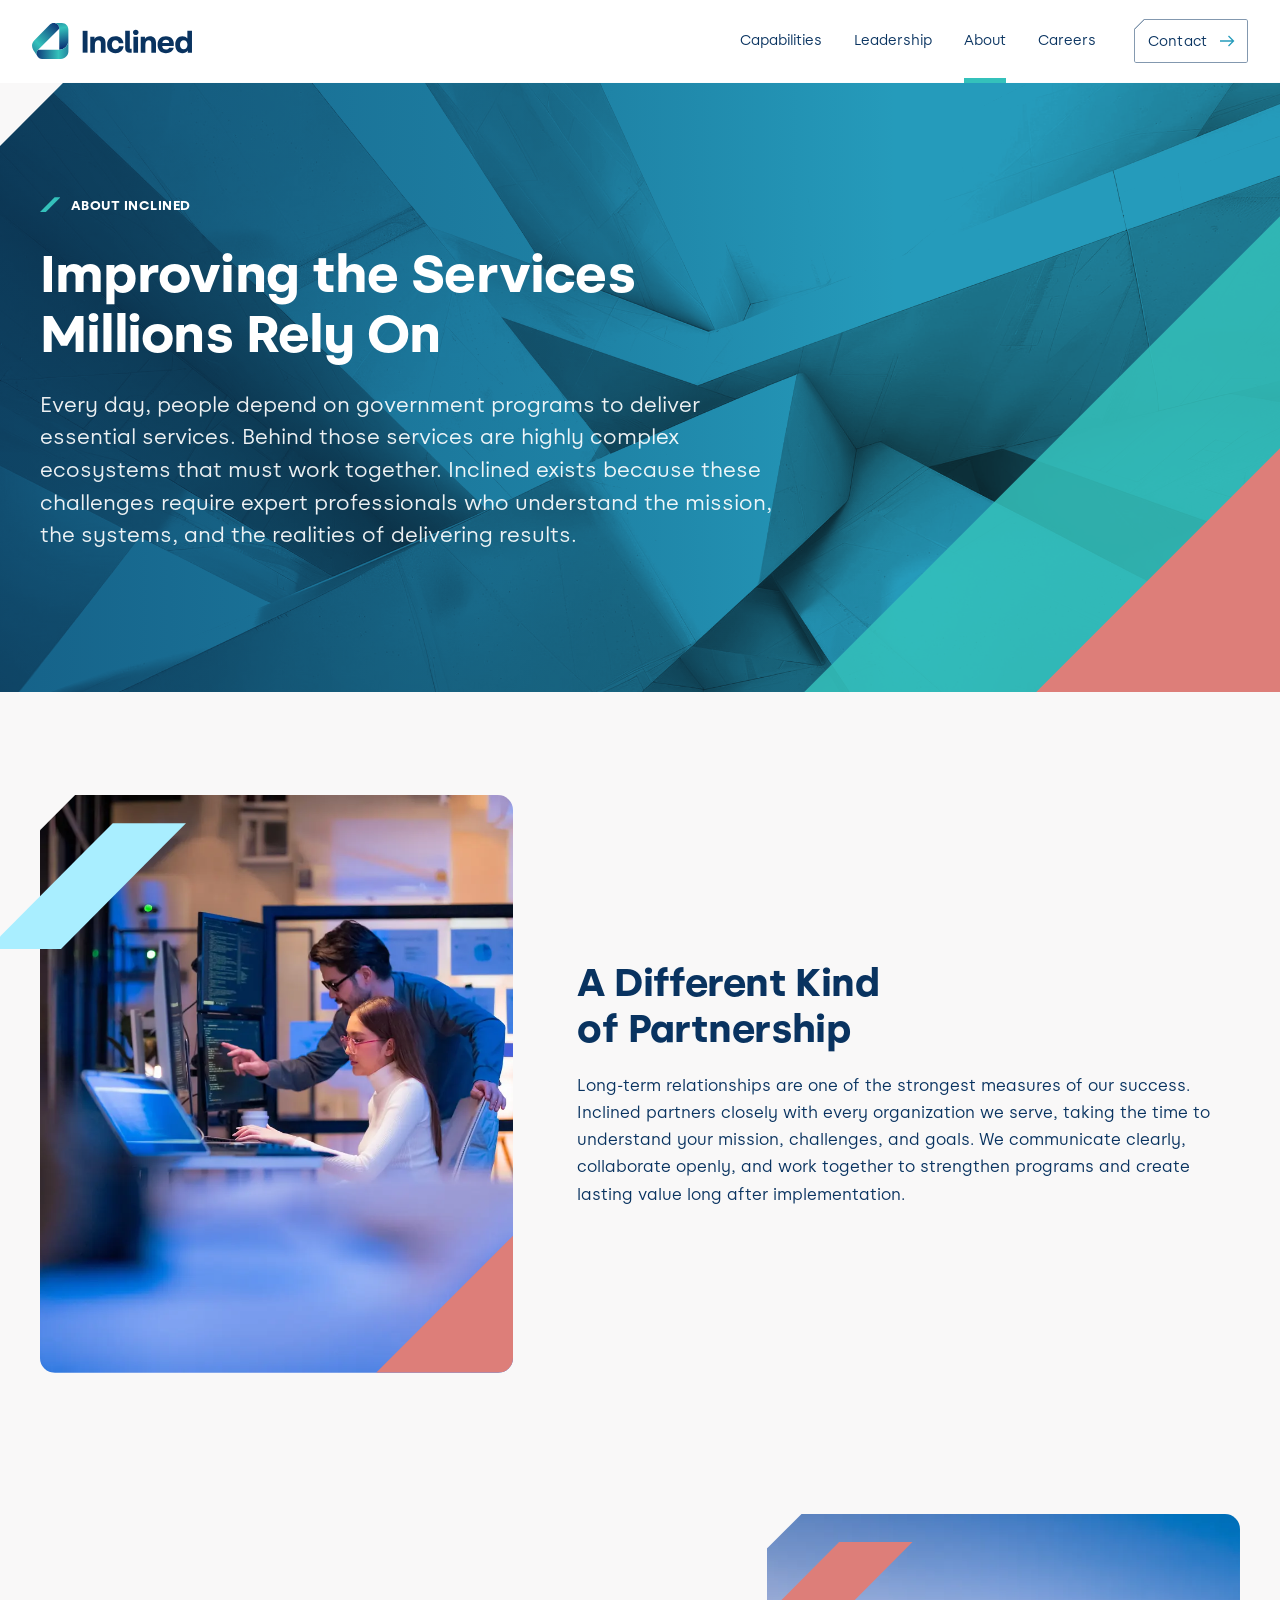
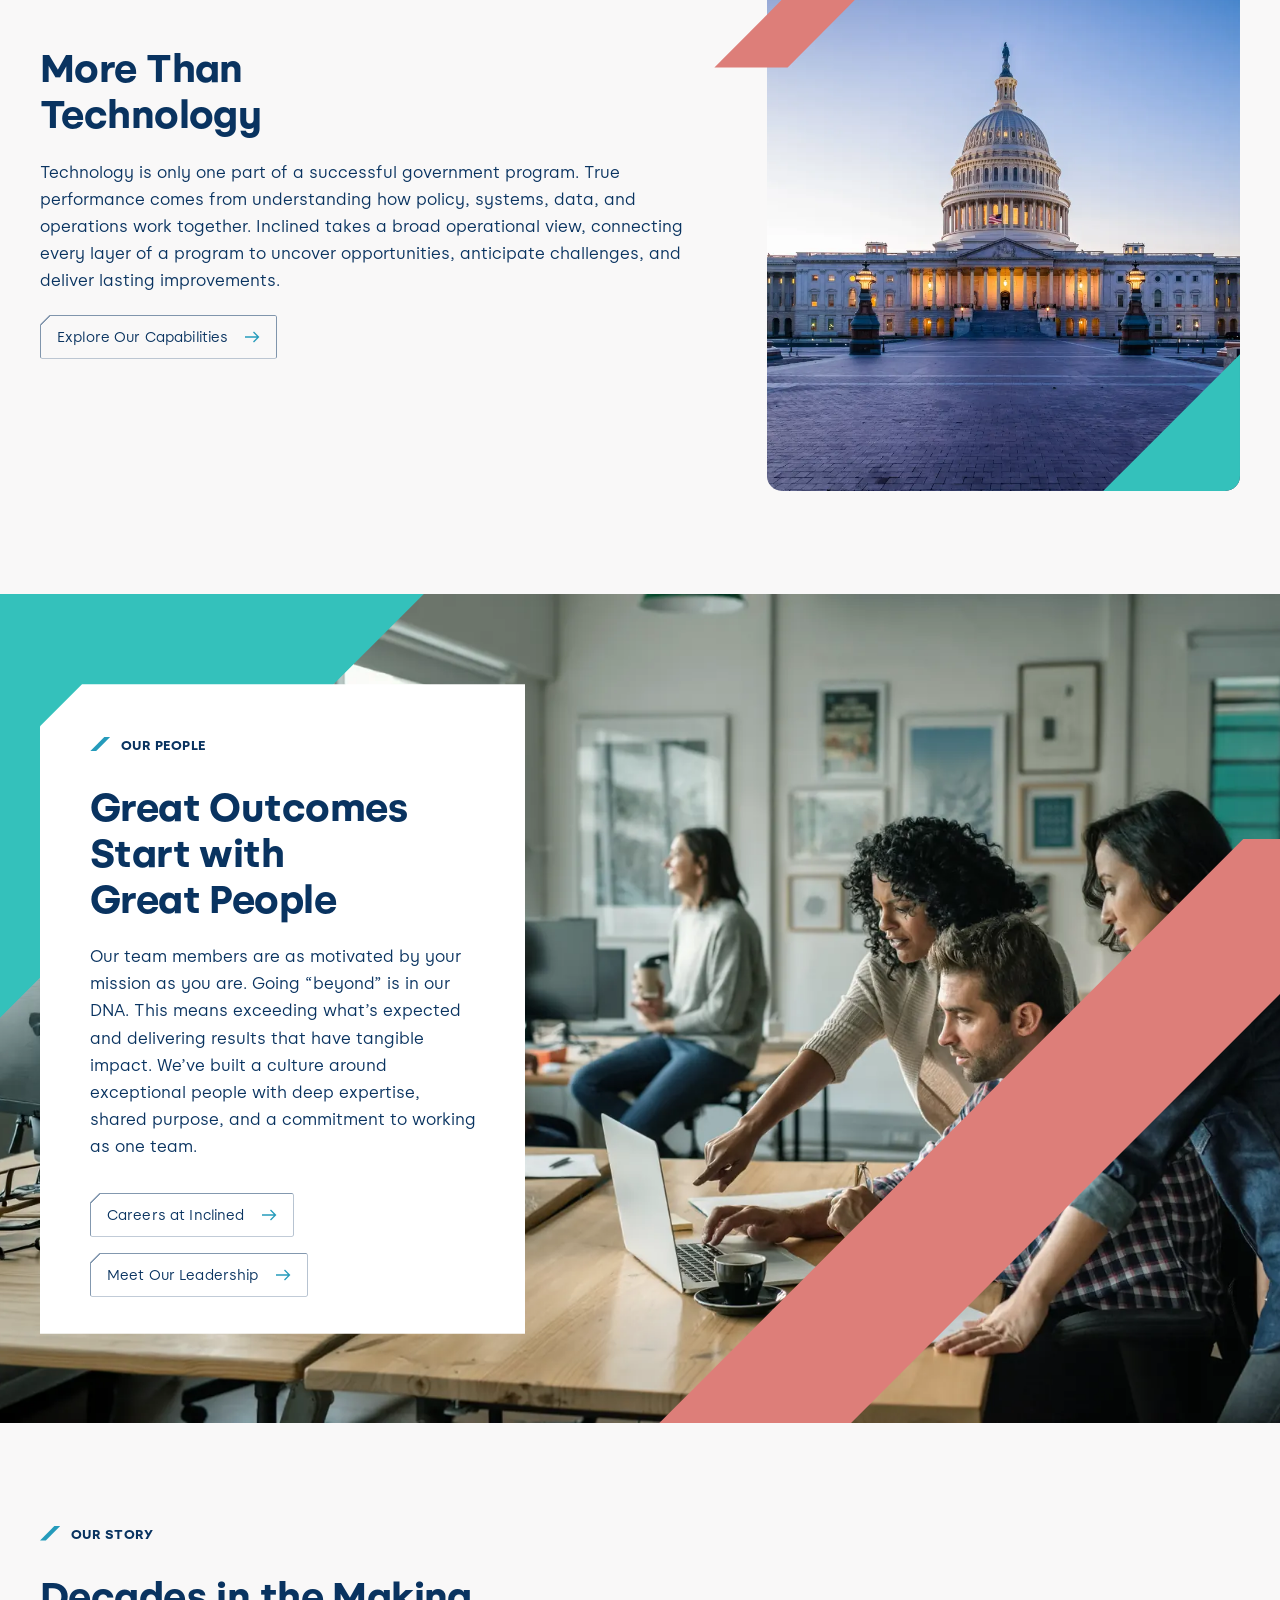
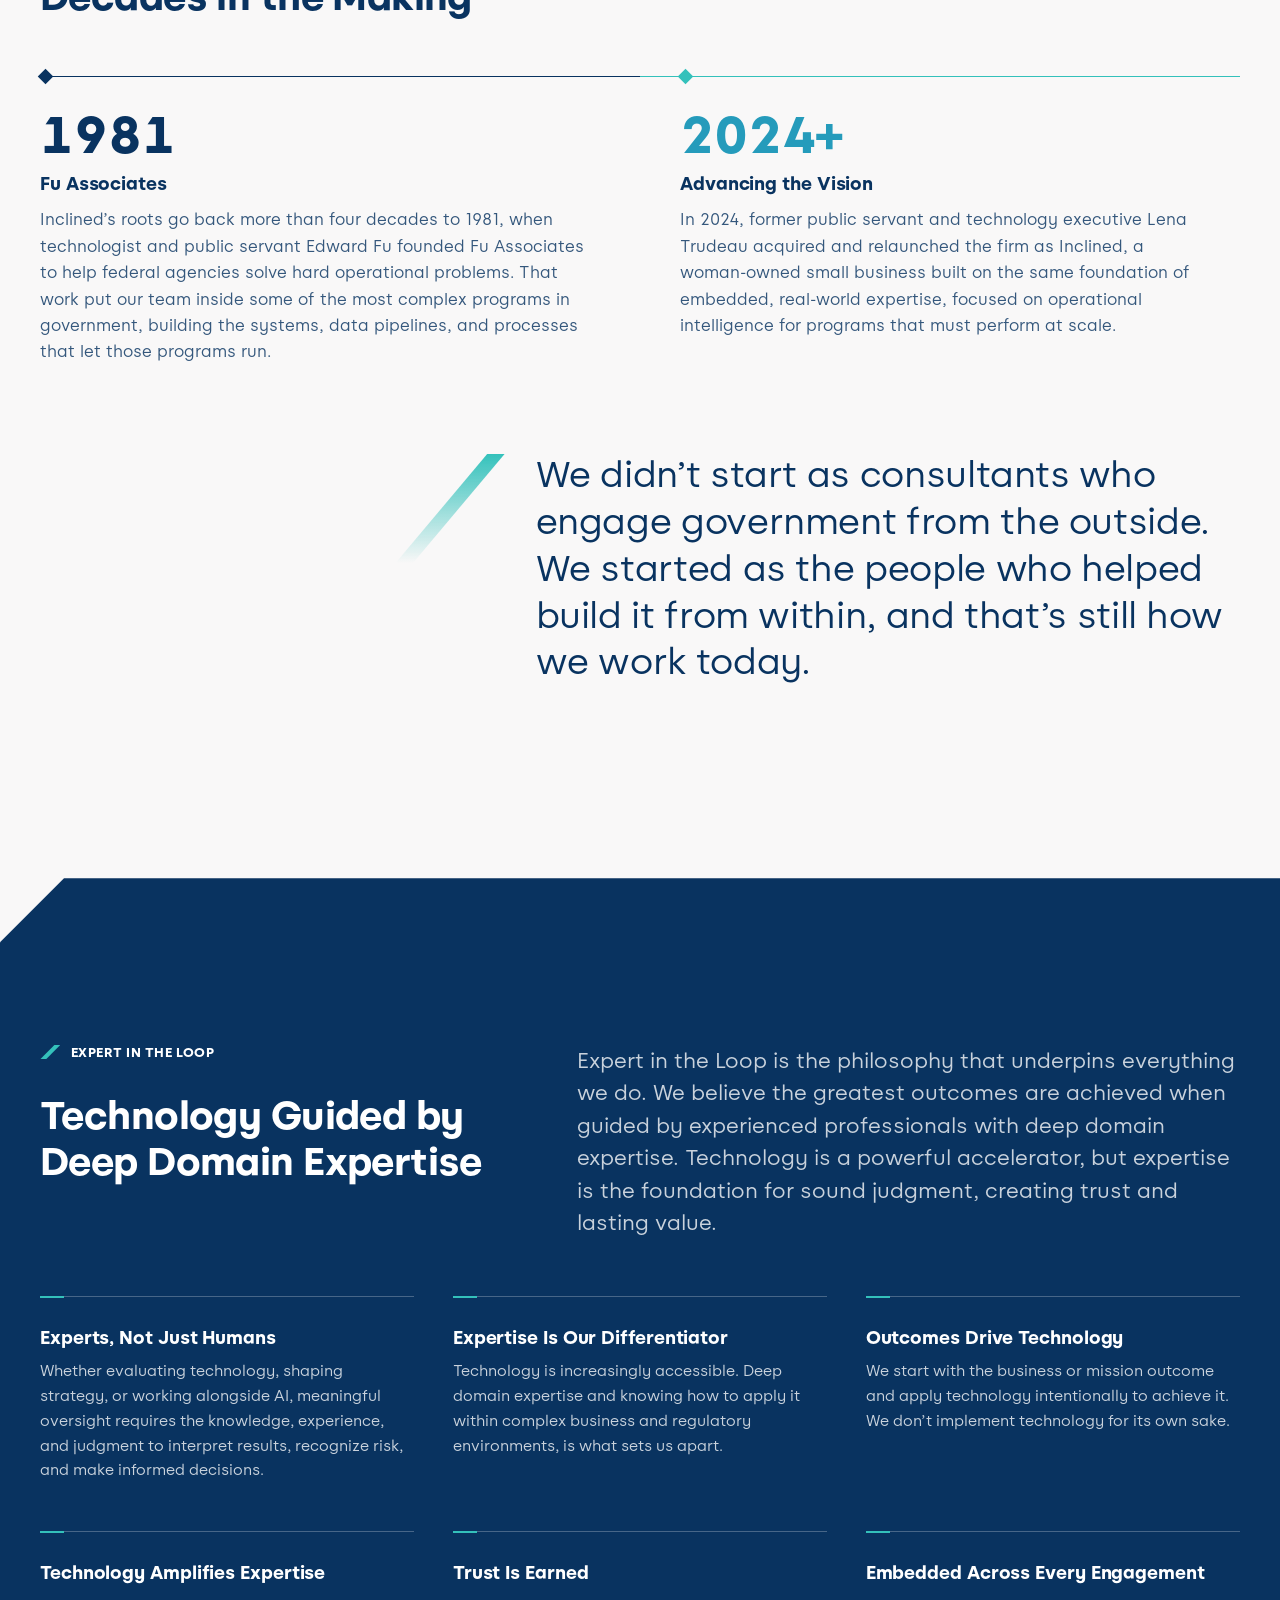
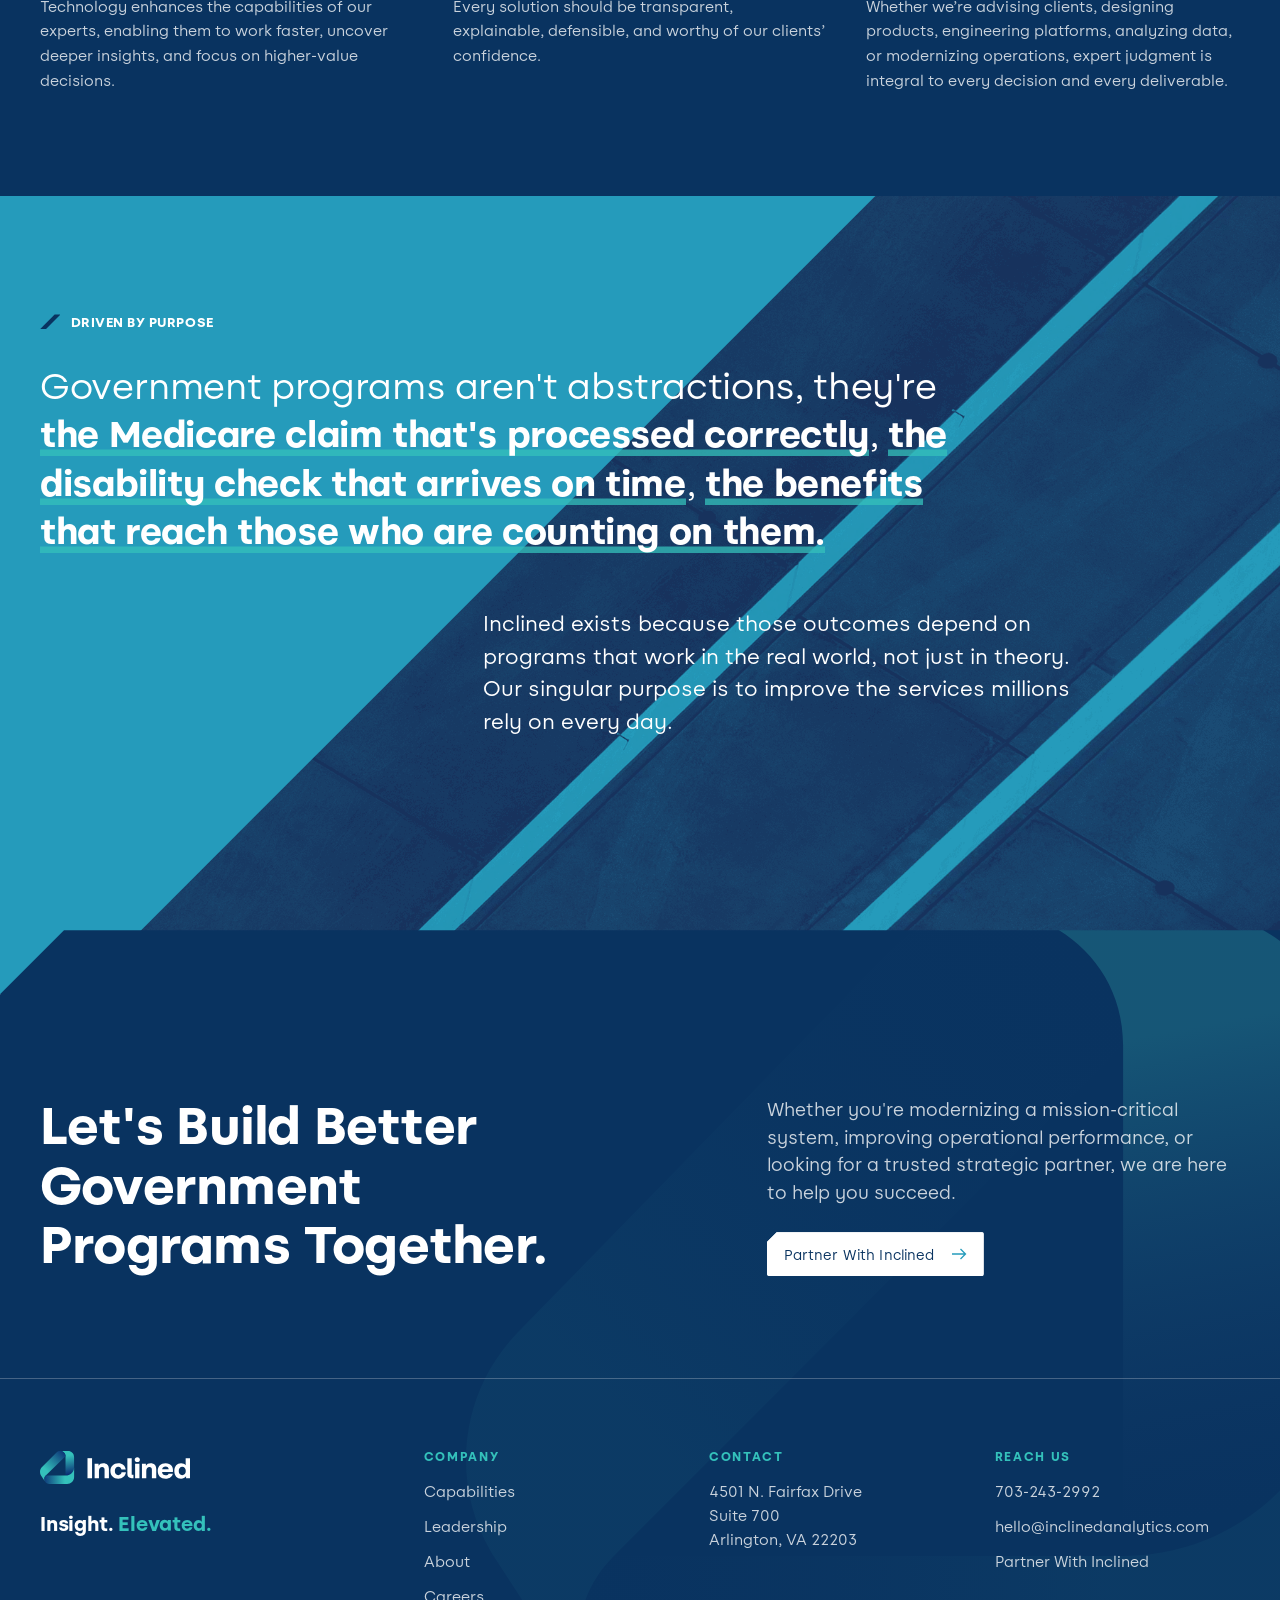
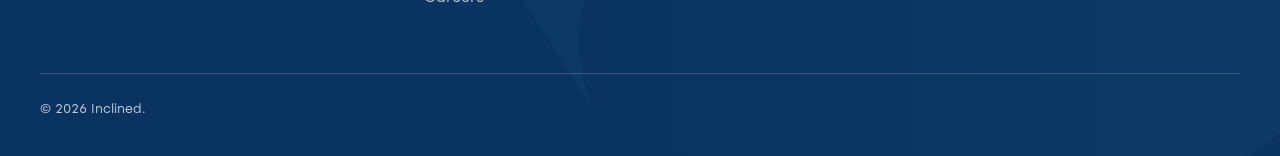
==== commit c0ab20eb: "Footer: bottom line reads only © 2026 Inclined. Co-Authored-By: Claude Opus 5.5 <noreply@anthropic.c" ====
--- a/about.html
+++ b/about.html
@@ -9,7 +9,7 @@
 <link rel="icon" type="image/svg+xml" href="images/favicon.svg">
 <link rel="preload" href="fonts/Alcyone-Bold.woff2" as="font" type="font/woff2" crossorigin>
 <link rel="preload" href="fonts/Alcyone-Regular.woff2" as="font" type="font/woff2" crossorigin>
-<link rel="stylesheet" href="css/site.css?v=77">
+<link rel="stylesheet" href="css/site.css?v=79">
 <script>(function(d){if(window.matchMedia&&matchMedia("(prefers-reduced-motion: reduce)").matches)return;d.classList.add("motion");setTimeout(function(){if(!window.__rv)d.classList.remove("motion")},2500)})(document.documentElement)</script>
 </head>
 <body>
@@ -136,7 +136,7 @@
       <div><h4>Contact</h4><address>4501 N. Fairfax Drive<br>Suite 700<br>Arlington, VA 22203</address></div>
       <div><h4>Reach us</h4><ul><li><a href="tel:+17032432992">703-243-2992</a></li><li><a href="mailto:hello@inclinedanalytics.com">hello@inclinedanalytics.com</a></li><li><a href="contact.html">Partner With Inclined</a></li></ul></div>
     </div>
-    <div class="foot-base"><span>© 2026 Inclined. A woman-owned small business.</span><span>Arlington, Virginia</span></div>
+    <div class="foot-base"><span>© 2026 Inclined.</span></div>
   </div>
 </footer>
 
--- a/css/site.css
+++ b/css/site.css
@@ -588,7 +588,7 @@
 .eitl-media.swap .eitl-coral{background:var(--teal)}
 
 /* ---------- Careers: Why Inclined ---------- */
-.why{padding-bottom:calc(var(--sp-section) + 16px)}
+.why{padding-bottom:0}
 .why-grid{display:grid;grid-template-columns:minmax(0,7fr) minmax(0,5fr);gap:clamp(28px,5vw,80px);align-items:start}
 .why-text{max-width:38em;font-size:clamp(1.0625rem,1.3vw,1.25rem);line-height:1.65;color:var(--ink-2)}
 .why .tenure{padding:22px 0 0;border-top:1px solid var(--navy)}
@@ -607,7 +607,7 @@
 @media (max-width:600px){.principles.four-up{grid-template-columns:1fr}}
 .look-sec{padding-bottom:clamp(24px,3vw,48px)}
 /* light version of the tiles */
-.find-light{background:var(--white)}
+.find-light{background:var(--offwhite)}
 .find-light .h-l{color:var(--navy)}
 .find-light .principles .p{border-top-color:var(--rule)}
 .find-light .principles h3{color:var(--navy)}
@@ -629,3 +629,8 @@
 .tenure-big span{display:block;margin:clamp(14px,1.4vw,22px) 0 0 calc(var(--n) * 1.08);font-size:clamp(1.25rem,.95rem + 1.1vw,2rem);line-height:1.12;font-weight:700;color:var(--navy)}
 @media (max-width:860px){.tenure-bg{left:-16px}.tenure-big span{margin-left:calc(var(--n) * .9)}}
 .tenure.tenure-big{border-top:0;padding:0}
+/* What We Look For tucks up so its photo overlaps the bottom of the 15+ band */
+.look-sec{position:relative;z-index:1;padding-top:0;margin-top:calc(-1 * clamp(36px,4.5vw,72px))}
+.look-sec .split{align-items:start}
+.look-sec .split>.stack{padding-top:calc(clamp(36px,4.5vw,72px) + clamp(24px,4vw,64px))}
+@media (max-width:860px){.look-sec{margin-top:clamp(24px,6vw,40px)}.look-sec .split>.stack{padding-top:0}}
